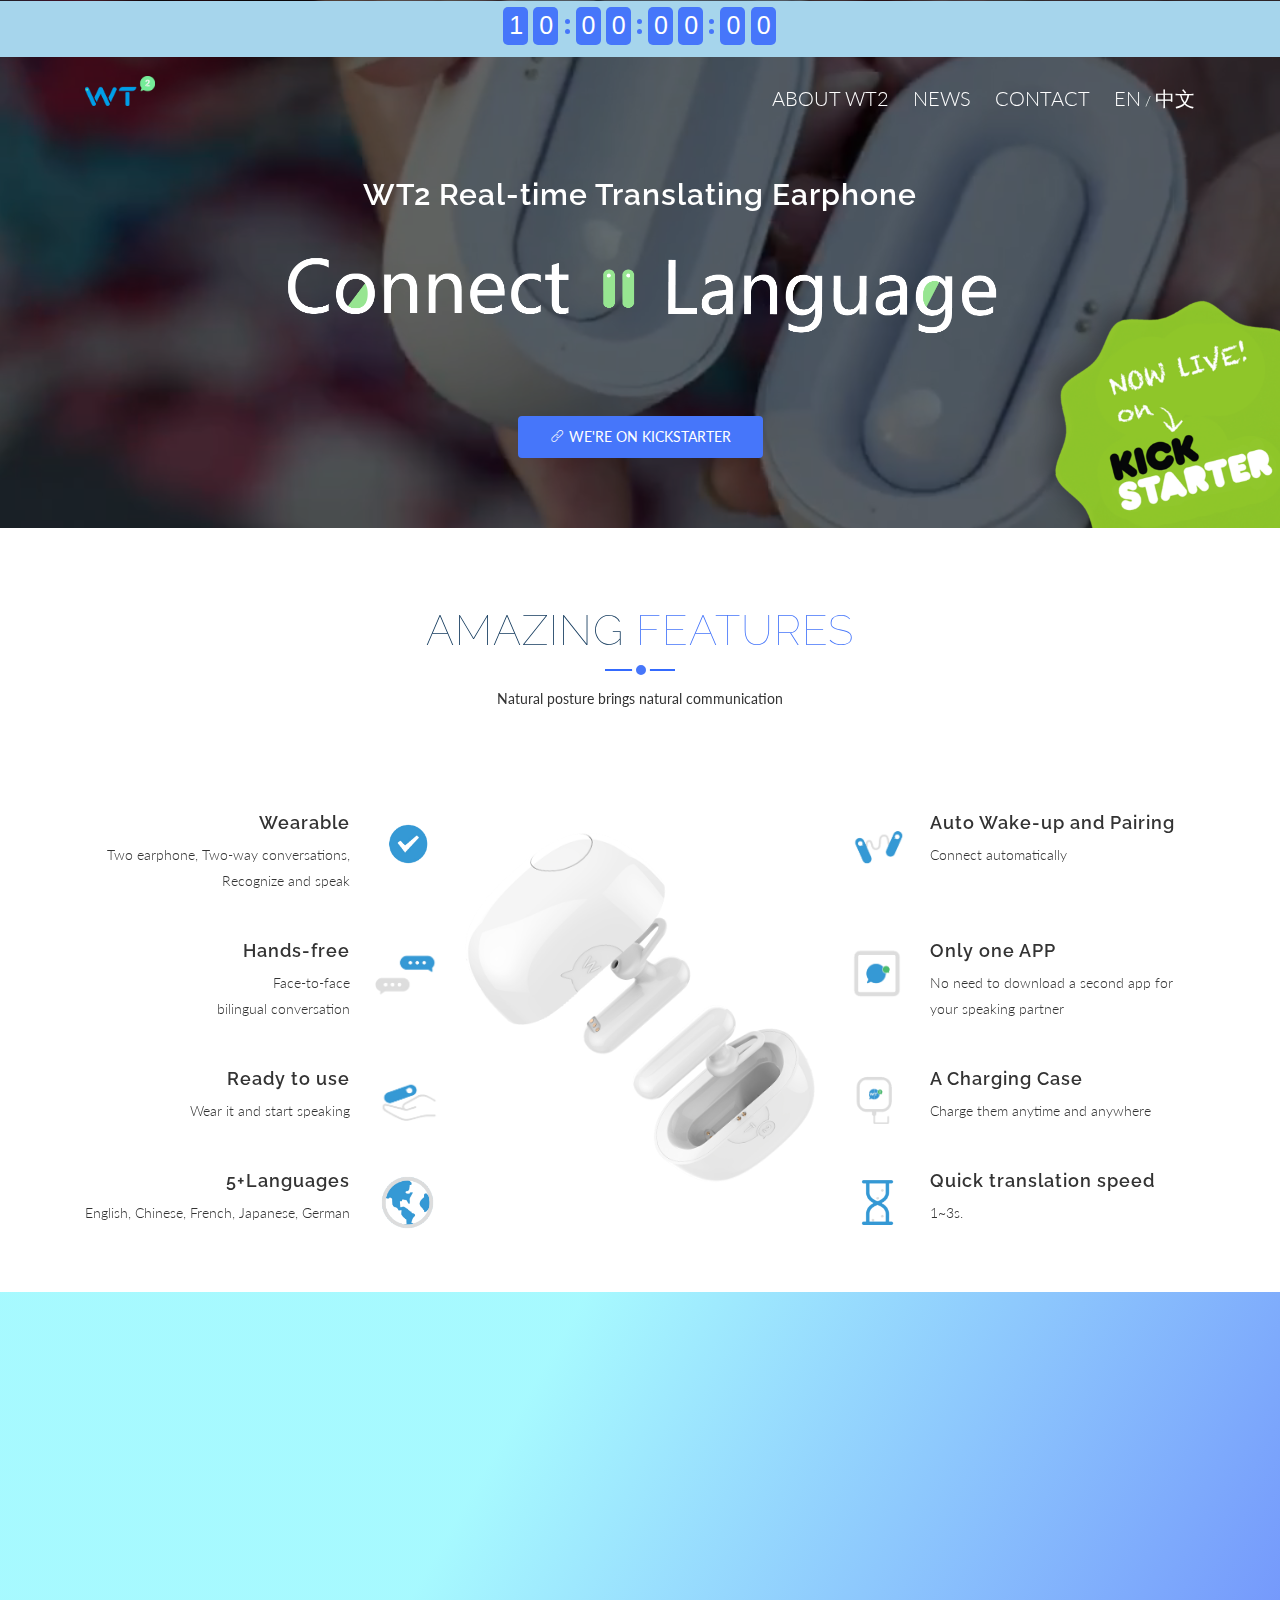
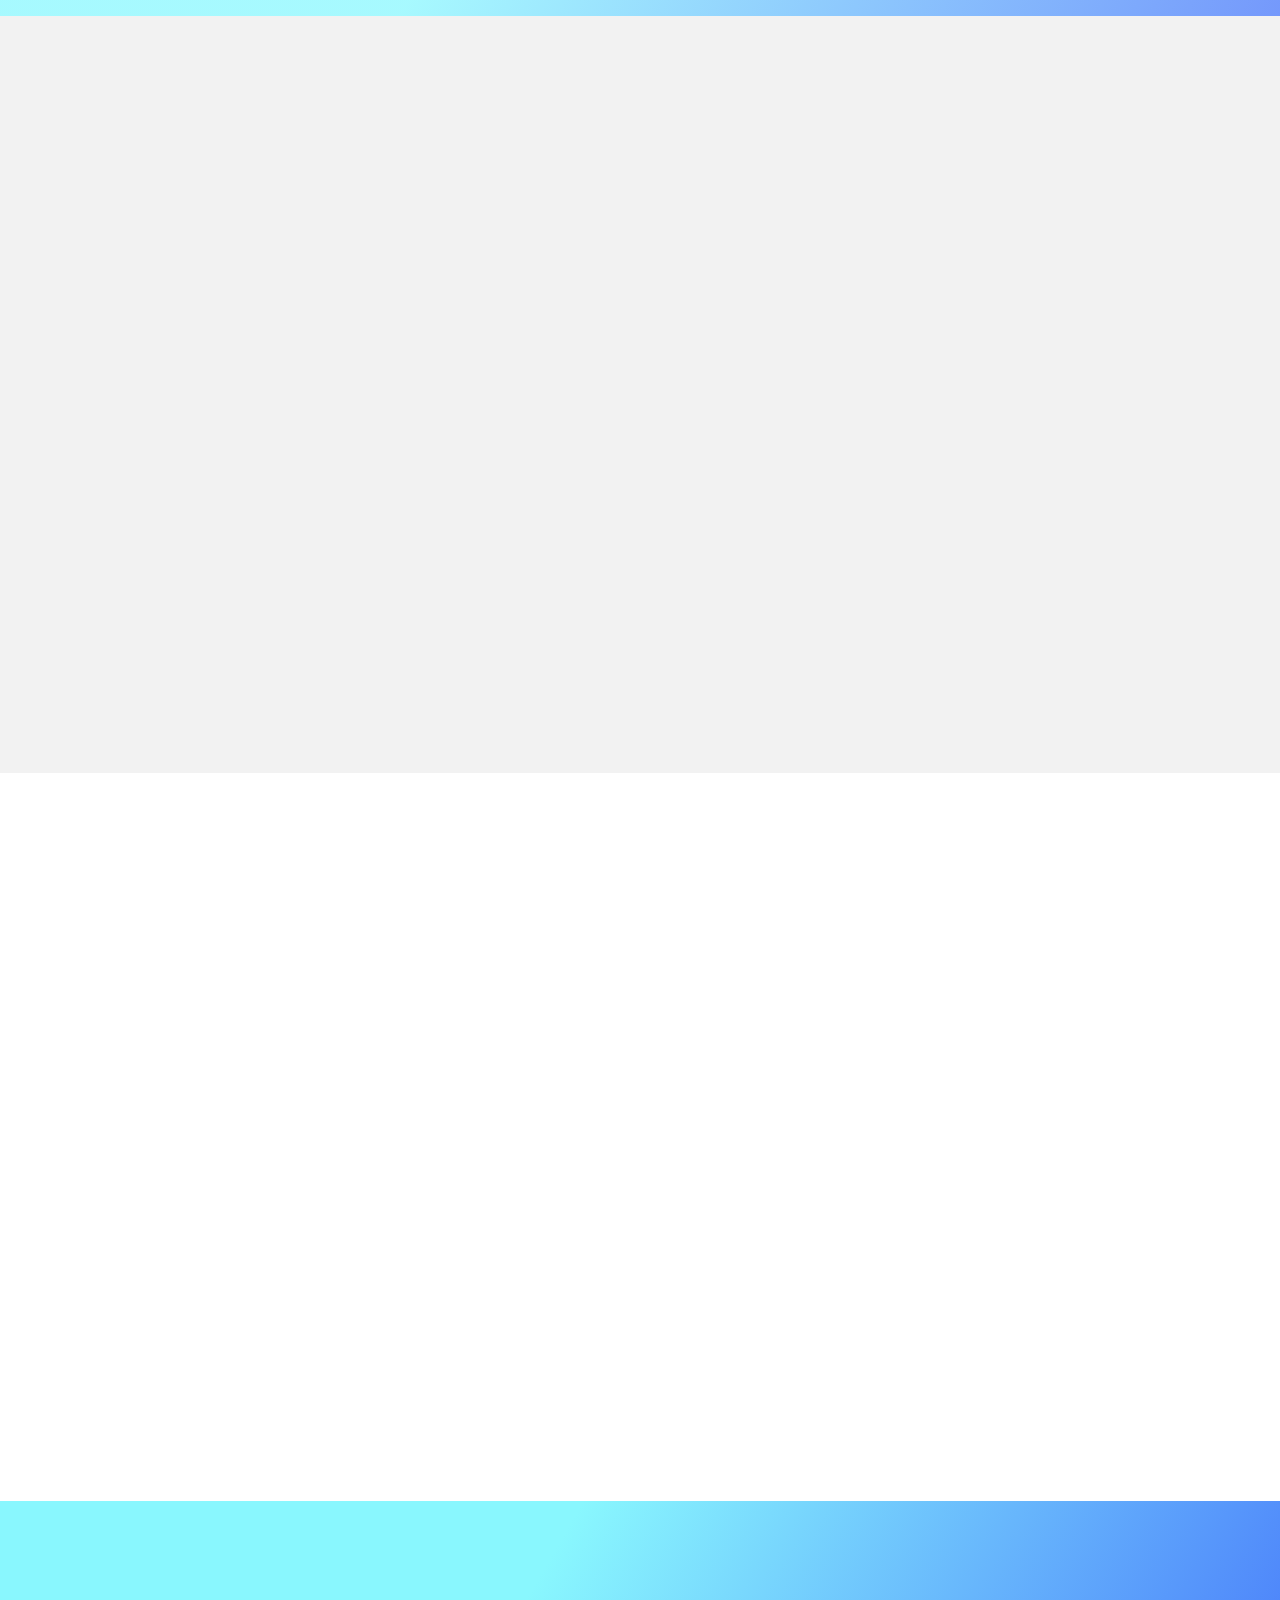
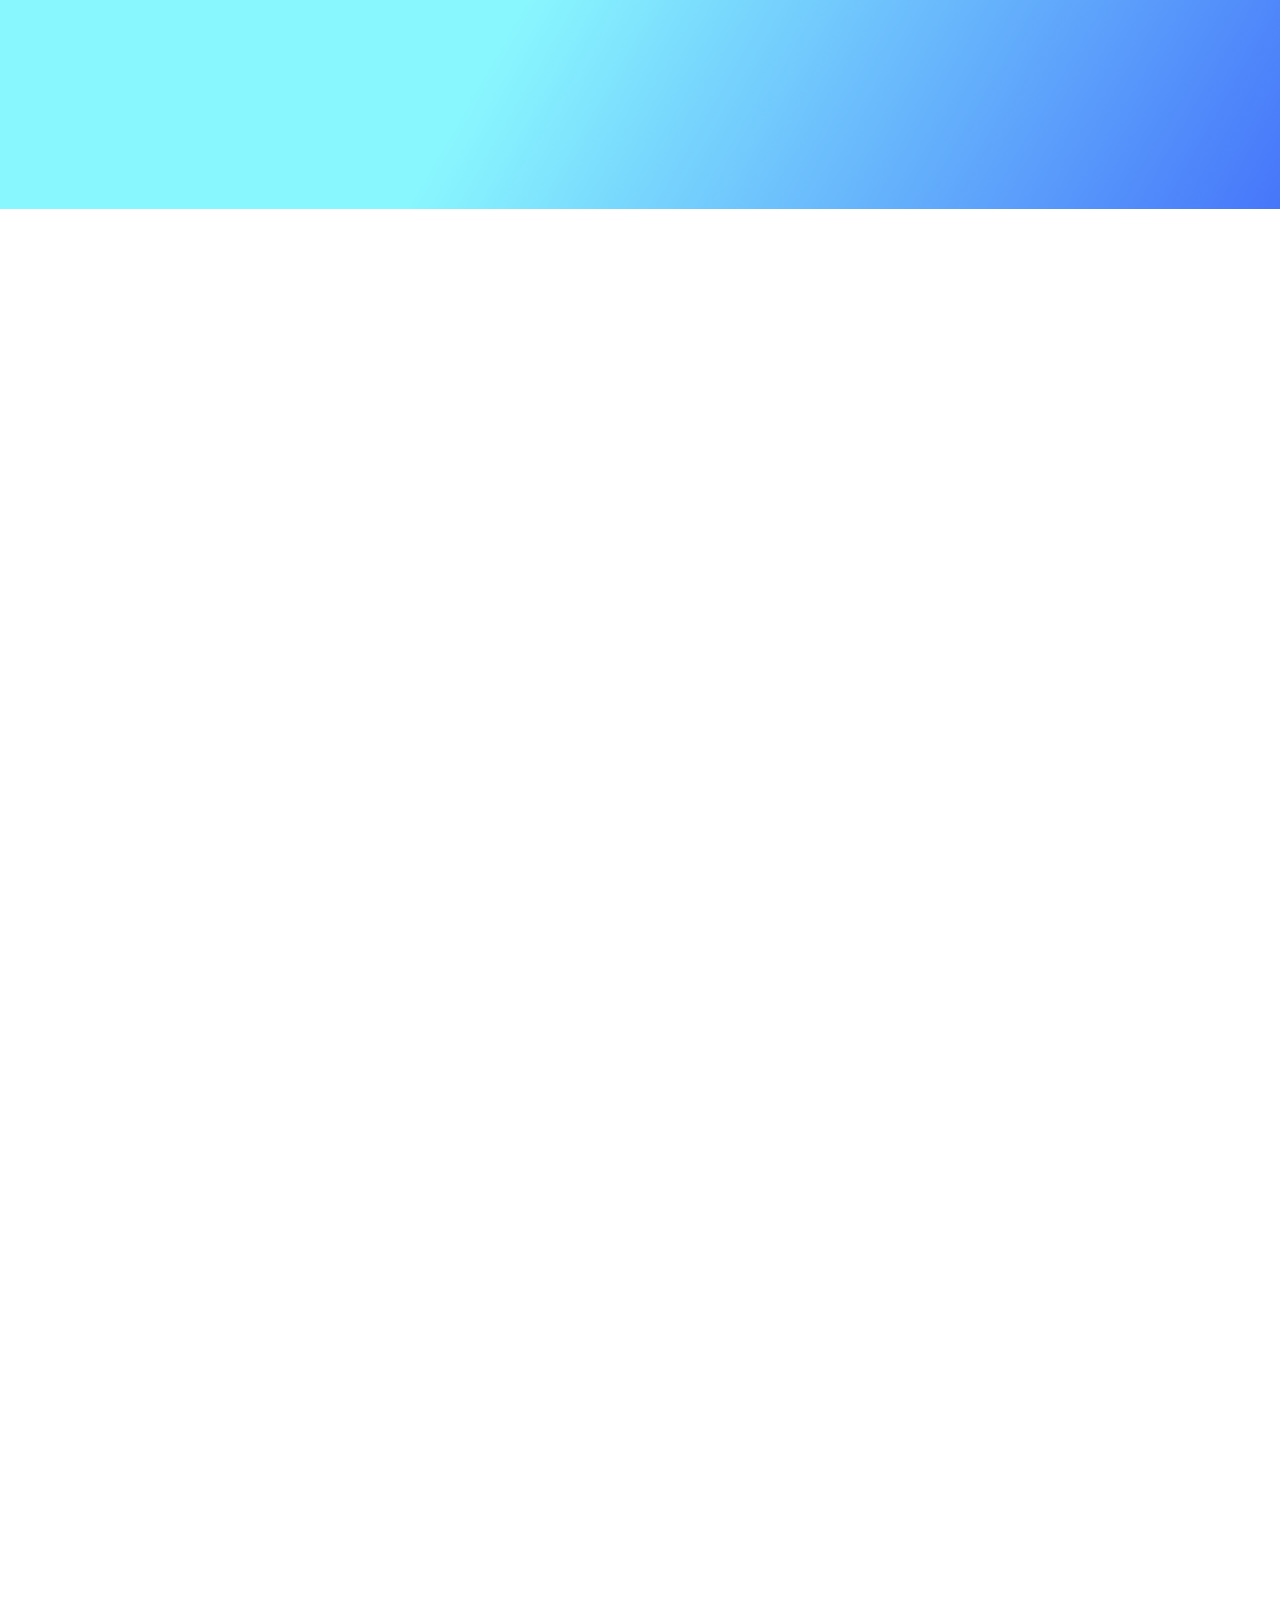
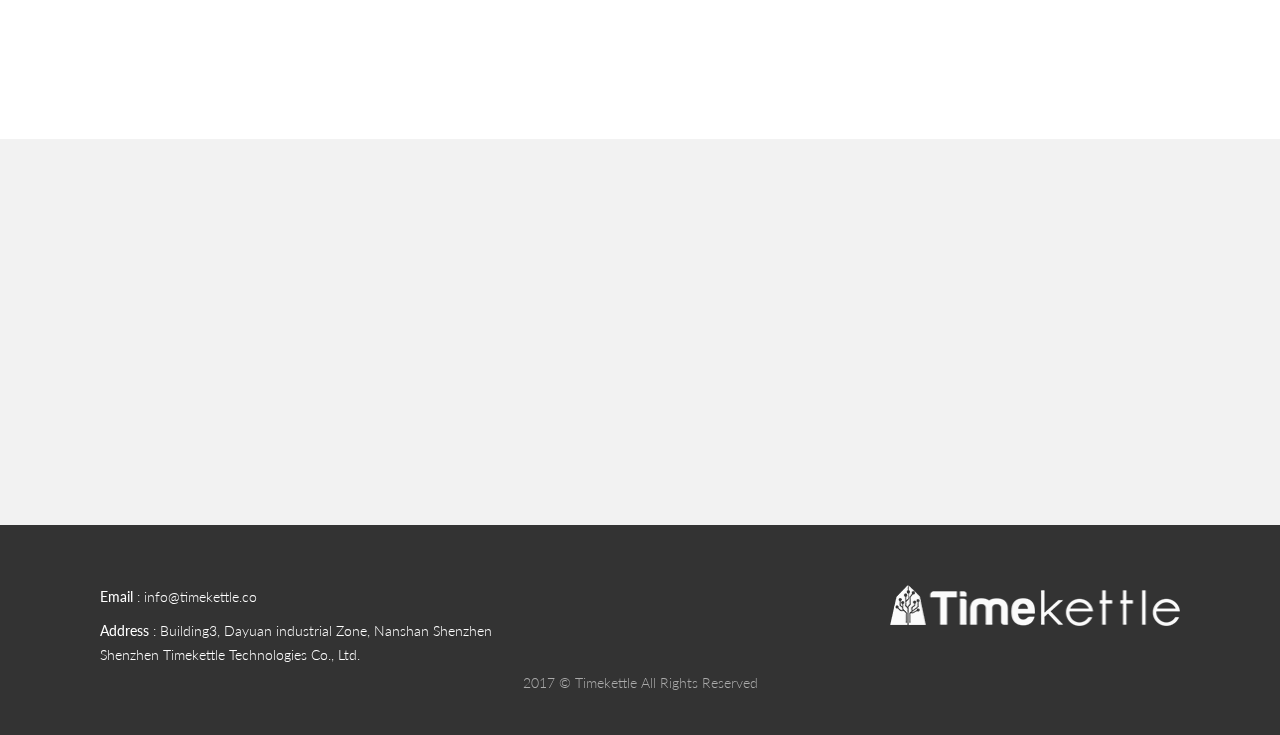
==== index.html @ a1150554 "Initial commit" ====
<!DOCTYPE html>
<html lang="en">

<head>
  <!-- Required meta tags -->
  <meta charset="utf-8">
  <meta name="viewport" content="width=device-width, initial-scale=1, shrink-to-fit=no">
  <meta name="keywords" content="timekettle WT2 headset earphone tranlator English Chinese">
  <meta name="viewport" content="width=device-width, initial-scale=1, maximum-scale=1">
  <meta name="author" content="wt2">
  <link rel="icon" type="image/png" href="favicon-32x32.png" sizes="32x32">

  <title>WT2 Real-time Translating Earphone - Connect·Language</title>

  <!-- Bootstrap CSS -->
  <link rel="stylesheet" href="css/bootstrap.min.css">
  <link rel="stylesheet" href="css/font-awesome.min.css">
  <link rel="stylesheet" href="css/line-icons.css">
  <link rel="stylesheet" href="css/owl.carousel.css">
  <link rel="stylesheet" href="css/owl.theme.css">
  <link rel="stylesheet" href="css/nivo-lightbox.css">
  <link rel="stylesheet" href="css/magnific-popup.css">
  <link rel="stylesheet" href="css/animate.css">
  <link rel="stylesheet" href="css/menu_sideslide.css">
  <link rel="stylesheet" href="css/main.css">
  <link rel="stylesheet" href="css/responsive.css">

  <!-- Google Analytics -->
  <script>
    window.ga = window.ga || function () { (ga.q = ga.q || []).push(arguments) }; ga.l = +new Date;
    ga('create', 'UA-100353140-1', 'auto');
    ga('send', 'pageview');
  </script>
  <script async src='https://www.google-analytics.com/analytics.js'></script>

    <!-- Facebook Pixel Code -->

<script>
    !function (f, b, e, v, n, t, s) {
        if (f.fbq) return; n = f.fbq = function () {
            n.callMethod ?
            n.callMethod.apply(n, arguments) : n.queue.push(arguments)
        };
        if (!f._fbq) f._fbq = n; n.push = n; n.loaded = !0; n.version = '2.0';
        n.queue = []; t = b.createElement(e); t.async = !0;
        t.src = v; s = b.getElementsByTagName(e)[0];
        s.parentNode.insertBefore(t, s)
    }
    (window, document, 'script','https://connect.facebook.net/en_US/fbevents.js');
    fbq('init', '107641059964207');
    fbq('track', 'PageView');
</script>

<noscript>
    <img height="1" width="1" src="https://www.facebook.com/tr?id=107641059964207&ev=PageView&noscript=1" />
</noscript>
</head>

<body>
  <div class="menu-wrap">
    <nav class="menu navbar">
      <div class="icon-list navbar-collapse">
        <ul class="navbar-nav">
          <li class="nav-item">
            <a class="nav-link" href="#video-area">ABOUT WT2</a>
          </li>
          <li class="nav-item">
            <a class="nav-link" href="#blog">NEWS</a>
          </li>
          <li class="nav-item">
            <a class="nav-link" href="#contact">CONTACT</a>
          </li>
          <li><a href="index.html">EN </a><a href="index-hans.html"> 中文</a><li>
        </ul>
      </div>
    </nav>
    <button class="close-button" id="close-button"><i class="lnr lnr-cross"></i></button>
  </div>

  <!-- Header Section Start -->

  <header id="video-area" data-stellar-background-ratio="0.5">
    <div id="block" data-vide-bg="video/video"></div>
    <div class="fixed-top">
        <div id="countdown" class="countdownHolder" role="alert"></div>
      <div class="container">
        <div class="logo-menu">
          <a href="index.html" class="logo"><img src="img/logo.png" width="70" height="30" alt="WT2 Logo" /></a>

          <div class="navbar__menu u-link-animation">
            <ul>
              <li><a href="#video-area">ABOUT WT2</a></li>
              <li><a href="#blog">NEWS</a></li>
              <li><a href="#contact">CONTACT</a></li>
              <li><a href="index.html">EN</a><span> / </span> <a href="index-hans.html"> 中文</a></li>
            </ul>
          </div>

          <button class="menu-button" id="open-button"><i class="lnr lnr-menu"></i></button>
        </div>
      </div>
    </div>

    <div class="overlay overlay-2"></div>
    <div class="ks-coming-soon">
      <a href="https://www.kickstarter.com/projects/175841644/1980077146?ref=328091&token=89397eb2" target=_blank><img style="position: absolute; bottom: 0; right: 0; border: 0;" src="img/ks3.png" width="640" height="426" alt="Kickstarter is live"></a>
    </div>

    <div class="container">
      <div class="row justify-content-md-center">
        <div class="col-md-10">
          <div class="contents text-center">
            <h1 class="wow fadeInDown" data-wow-duration="1000ms" data-wow-delay="0.3s">WT2 Real-time Translating Earphone</h1>
            <div class="slogan">
              <img src="img/sloganX3.png" alt="slogan" />
            </div>
            <!-- Subcribe Section Start -->
            <div id="subscribe" class="section-subscribe subscribe-1 ">
              <div class="row justify-content-md-center">
                <div class="col-md-8">
                  <form action="https://wt2.us16.list-manage.com/subscribe/post?u=2d640ee059275dc34e5aa3186&amp;id=5fe3a9924b" method="post"
                    id="mc-embedded-subscribe-form" name="mc-embedded-subscribe-form" class="validate text-center form-inline wow fadeInUp"
                    target="_blank" novalidate="novalidate" data-wow-delay="0.3s">
                    <input class="mb-20 form-control email" type="email" value="" name="EMAIL" placeholder="Your Email Address" required="" aria-required="true">
                    <div id="mce-responses">
                      <div class="response" id="mce-error-response" style="display:none"></div>
                      <div class="response" id="mce-success-response" style="display:none"></div>
                    </div>

                    <!-- real people should not fill this in and expect good things - do not remove this or risk form bot signups-->
                    <div style="position: absolute; left: -5000px;" aria-hidden="true"><input type="text" name="b_64d346b0cfa43fc7c88ae15ac_a244e314dc" tabindex="-1" value=""></div>
                    <div class="clear">
                      <button type="submit" value="Subscribe" name="subscribe" id="mc-embedded-subscribe" class="sub_btn">subscribe</button>
                    </div>
                  </form>
                </div>
                <script type="text/javascript" src="https://s3.amazonaws.com/downloads.mailchimp.com/js/mc-validate.js"></script>
                <script type="text/javascript">
                  (function ($) { window.fnames = new Array(); window.ftypes = new Array(); fnames[0] = 'EMAIL'; ftypes[0] = 'email'; fnames[1] = 'FNAME'; ftypes[1] = 'text'; fnames[2] = 'LNAME'; ftypes[2] = 'text'; }(jQuery)); var $mcj = jQuery.noConflict(true);
                </script>
              </div>
            </div>
            <!-- Subcribe Section End -->
            <a href="https://www.kickstarter.com/projects/175841644/1980077146?ref=328091&token=89397eb2" target="_blank" class="ks-link btn btn-common wow fadeInUp" data-wow-duration="1000ms"
              data-wow-delay="400ms"><i class="lnr lnr-link"></i>We're on Kickstarter</a>
          </div>
        </div>
      </div>
    </div>
  </header>
  <!-- Header Section End -->

  <!-- Features Section Start -->
  <section id="features" class="section" data-stellar-background-ratio="0.2">
    <div class="container">
      <div class="section-header">
        <h2 class="section-title wow fadeIn" data-wow-duration="1000ms" data-wow-delay="0.3s">Amazing <span>Features</span></h2>
        <hr class="lines wow zoomIn" data-wow-delay="0.3s">
        <p class="section-subtitle wow fadeIn" data-wow-duration="1000ms" data-wow-delay="0.3s">Natural posture brings natural communication</p>
      </div>
      <div class="row">
        <div class="col-lg-4 col-md-4 col-sm-4 col-xs-12">
          <div class="content-left text-right wow fadeInLeft animated" data-wow-offset="10">
            <div class="box-item left">
              <span class="icon">
                <img calss=lnr src="img/features/3.png" width="65" height="65" alt="Wearable"/>
                </span>
              <div class="text">
                <h4>Wearable</h4>
                <p>Two earphone, Two-way conversations, Recognize and speak</p>
              </div>
            </div>
            <div class="box-item left">
              <span class="icon">
               <img calss=lnr src="img/features/5.png" width="65" height="65" alt="Wearable"/>
              </span>
              <div class="text">
                <h4>Hands-free</h4>
                <p>Face-to-face<br>bilingual conversation</p>
              </div>
            </div>
            <div class="box-item left">
              <span class="icon">
               <img calss=lnr src="img/features/6.png" width="65" height="65" alt="Wearable"/>
                </span>
              <div class="text">
                <h4>Ready to use</h4>
                <p>Wear it and start speaking</p>
              </div>
            </div>
            <div class="box-item left">
              <span class="icon">
               <img calss=lnr src="img/features/4.png" width="65" height="65" alt="Wearable"/>
                </span>
              <div class="text">
                <h4>5+Languages</h4>
                <p>English, Chinese, French, Japanese, German</p>
              </div>
            </div>
          </div>
        </div>
        <div class="col-lg-4 col-md-4 col-sm-4 col-xs-12">
          <div class="show-box wow fadeInDown animated" data-wow-offset="10">
            <img src="img/features/feature.png" alt="">
          </div>
        </div>
        <div class="col-lg-4 col-md-4 col-sm-4 col-xs-12">
          <div class="content-right text-left wow fadeInRight animated" data-wow-offset="10">
            <div class="box-item right">
              <span class="icon">
               <img calss=lnr src="img/features/7.png" width="65" height="65" alt="Wearable"/>
                </span>
              <div class="text">
                <h4>Auto Wake-up and Pairing</h4>
                <p>Connect automatically <br> &nbsp;</p>
              </div>
            </div>
            <div class="box-item right">
              <span class="icon">
               <img calss=lnr src="img/features/1.png" width="65" height="65" alt="Wearable"/>
                </span>
              <div class="text">
                <h4>Only one APP</h4>
                <p>No need to download a second app for your speaking partner</p>
              </div>
            </div>
            <div class="box-item right">
              <span class="icon">
               <img calss=lnr src="img/features/8.png" width="65" height="65" alt="Wearable"/>
                </span>
              <div class="text">
                <h4>A Charging Case</h4>
                <p>Charge them anytime and anywhere</p>
              </div>
            </div>
            <div class="box-item right">
              <span class="icon">
               <img calss=lnr src="img/features/2.png" width="65" height="65" alt="Wearable"/>
                </span>
              <div class="text">
                <h4>Quick translation speed</h4>
                <p>1~3s.</p>
              </div>
            </div>
          </div>
        </div>
      </div>
    </div>
  </section>
  <!-- Features Section End -->

  <!-- Start Video promo Section -->
  <section class="video-promo section" data-stellar-background-ratio="0.5">
    <div class="overlay"></div>
    <div class="container">
      <div class="row">
        <div class="col-md-12 col-sm-12">
          <div class="video-promo-content text-center">
            <h2 class="wow zoomIn" data-wow-duration="1000ms" data-wow-delay="100ms">WT2 Translating Video Demo</h2>
            <p class="wow zoomIn" data-wow-duration="1000ms" data-wow-delay="100ms"></p>
            <a href="https://www.youtube.com/channel/UCem7o4CUqOnV2myoSVNUhPw" target="_blank" class="jumpto-video wow fadeInUp" data-wow-duration="1000ms"
              data-wow-delay="0.3s"><i class="lnr lnr-film-play"></i></a>
          </div>
        </div>
      </div>
    </div>
  </section>
  <!-- End Video Promo Section -->

  <!-- How-to use Section Start -->
  <section id="portfolios" class="section">
    <!-- Container Starts -->
    <div class="container">
      <div class="section-header">
        <h2 class="section-title wow fadeIn" data-wow-duration="1000ms" data-wow-delay="0.3s">AUTO WAKE UP, <span>EASY-TO-START SPEAKING</span></h2>
        <hr class="lines wow zoomIn" data-wow-delay="0.3s">
        <p class="section-subtitle wow fadeInDown" data-wow-duration="1000ms" data-wow-delay="0.3s">"Peel" the Charging Box, "Share" one to someone, the two translating earphones are automatically wake up <br> and
          connected instantly with each other and the APP. Then, start talking. <br> I speak in Chinese, then you hear in English. You speak in English, I hear you in Chinese.
        </p>
      </div>
      <div class="row">
        <div class="col-md-12">

          <!-- Portfolio Recent Projects -->
          <div id="portfolio" class="row wow fadeInUp" data-wow-delay="0.8s">
            <div class="col-sm-6 col-md-4 col-lg-4 col-xl-4">
              <div class="portfolio-item">
                <div class="shot-item">
                  <img src="img/howto/howto1.jpg" alt="how to use step 1" />
                </div>
                <h4>“Peel” the charging case</h4>
                <p>
                  <svg xmlns:dc="http://purl.org/dc/elements/1.1/" xmlns:cc="http://creativecommons.org/ns#" xmlns:rdf="http://www.w3.org/1999/02/22-rdf-syntax-ns#"
                    xmlns:svg="http://www.w3.org/2000/svg" xmlns="http://www.w3.org/2000/svg" xmlns:sodipodi="http://sodipodi.sourceforge.net/DTD/sodipodi-0.dtd"
                    xmlns:inkscape="http://www.inkscape.org/namespaces/inkscape" width="10.765083mm" height="10.765083mm" viewBox="0 0 254.28573 254.28573"
                    id="svg4686" version="1.1" inkscape:version="0.91 r13725" sodipodi:docname="howto1.svg">
                    <defs id="defs4688" />
                    <sodipodi:namedview id="base" pagecolor="#ffffff" bordercolor="#666666" borderopacity="1.0" inkscape:pageopacity="0.0" inkscape:pageshadow="2"
                      inkscape:zoom="0.35" inkscape:cx="130.7143" inkscape:cy="92.857133" inkscape:document-units="px" inkscape:current-layer="layer1"
                      showgrid="false" borderlayer="false" inkscape:showpageshadow="false" fit-margin-top="0" fit-margin-left="0"
                      fit-margin-right="0" fit-margin-bottom="0" inkscape:window-width="853" inkscape:window-height="742" inkscape:window-x="1420"
                      inkscape:window-y="374" inkscape:window-maximized="0" />
                    <metadata id="metadata4691">
                      <rdf:RDF>
                        <cc:Work rdf:about="">
                          <dc:format>image/svg+xml</dc:format>
                          <dc:type rdf:resource="http://purl.org/dc/dcmitype/StillImage" />
                          <dc:title></dc:title>
                        </cc:Work>
                      </rdf:RDF>
                    </metadata>
                    <g inkscape:label="Layer 1" inkscape:groupmode="layer" id="layer1" transform="translate(-244.2857,-370.93362)">
                      <circle style="fill:#599bfb;fill-opacity:1;stroke:none;stroke-opacity:0.71447269" id="path4512" cx="371.42856" cy="498.07648"
                        r="127.14286" />
                      <text xml:space="preserve" style="font-style:normal;font-weight:normal;font-size:40px;line-height:125%;font-family:sans-serif;letter-spacing:0px;word-spacing:0px;fill:#000000;fill-opacity:1;stroke:none;stroke-width:1px;stroke-linecap:butt;stroke-linejoin:miter;stroke-opacity:1"
                        x="320.8895" y="562.76398" id="text3401-4" sodipodi:linespacing="125%">
                        <tspan sodipodi:role="line" id="tspan3403-1" x="320.8895" y="562.76398" style="font-style:normal;font-variant:normal;font-weight:bold;font-stretch:normal;font-size:180px;font-family:Arial;-inkscape-font-specification:'Arial Bold';fill:#ffffff">1</tspan>
                      </text>
                    </g>
                  </svg>
                </p>
              </div>
            </div>
            <div class="col-sm-6 col-md-4 col-lg-4 col-xl-4">
              <div class="portfolio-item">
                <div class="shot-item">
                  <img src="img/howto/howto2.jpg" alt="how to use step 2" />
                </div>
                <h4>“Share” the other half</h4>
                <p>
                  <svg xmlns:dc="http://purl.org/dc/elements/1.1/" xmlns:cc="http://creativecommons.org/ns#" xmlns:rdf="http://www.w3.org/1999/02/22-rdf-syntax-ns#"
                    xmlns:svg="http://www.w3.org/2000/svg" xmlns="http://www.w3.org/2000/svg" xmlns:sodipodi="http://sodipodi.sourceforge.net/DTD/sodipodi-0.dtd"
                    xmlns:inkscape="http://www.inkscape.org/namespaces/inkscape" width="10.765083mm" height="10.765083mm" viewBox="0 0 254.28573 254.28573"
                    id="svg4727" version="1.1" inkscape:version="0.91 r13725" sodipodi:docname="howto2.svg">
                    <defs id="defs4729" />
                    <sodipodi:namedview id="base" pagecolor="#ffffff" bordercolor="#666666" borderopacity="1.0" inkscape:pageopacity="0.0" inkscape:pageshadow="2"
                      inkscape:zoom="0.35" inkscape:cx="299.28571" inkscape:cy="192.85713" inkscape:document-units="px" inkscape:current-layer="layer1"
                      showgrid="false" fit-margin-top="0" fit-margin-left="0" fit-margin-right="0" fit-margin-bottom="0" borderlayer="false"
                      inkscape:showpageshadow="false" inkscape:window-width="527" inkscape:window-height="417" inkscape:window-x="1528"
                      inkscape:window-y="327" inkscape:window-maximized="0" />
                    <metadata id="metadata4732">
                      <rdf:RDF>
                        <cc:Work rdf:about="">
                          <dc:format>image/svg+xml</dc:format>
                          <dc:type rdf:resource="http://purl.org/dc/dcmitype/StillImage" />
                          <dc:title></dc:title>
                        </cc:Work>
                      </rdf:RDF>
                    </metadata>
                    <g inkscape:label="Layer 1" inkscape:groupmode="layer" id="layer1" transform="translate(-75.714287,-470.93362)">
                      <circle style="fill:#599bfb;fill-opacity:1;stroke:none;stroke-opacity:0.71447269" id="path4512-7" cx="202.85715" cy="598.07648"
                        r="127.14286" />
                      <text xml:space="preserve" style="font-style:normal;font-weight:normal;font-size:40px;line-height:125%;font-family:sans-serif;letter-spacing:0px;word-spacing:0px;fill:#000000;fill-opacity:1;stroke:none;stroke-width:1px;stroke-linecap:butt;stroke-linejoin:miter;stroke-opacity:1"
                        x="152.31808" y="662.76398" id="text3401-4-9" sodipodi:linespacing="125%">
                        <tspan sodipodi:role="line" id="tspan3403-1-2" x="152.31808" y="662.76398" style="font-style:normal;font-variant:normal;font-weight:bold;font-stretch:normal;font-size:180px;font-family:Arial;-inkscape-font-specification:'Arial Bold';fill:#ffffff">2</tspan>
                      </text>
                    </g>
                  </svg>
                </p>
              </div>
            </div>
            <div class="col-sm-6 col-md-4 col-lg-4 col-xl-4">
              <div class="portfolio-item">
                <div class="shot-item">
                  <img src="img/howto/howto3.jpg" alt="how to use step 3" />
                </div>
                <h4>Start using</h4>
                <p>
                  <svg xmlns:dc="http://purl.org/dc/elements/1.1/" xmlns:cc="http://creativecommons.org/ns#" xmlns:rdf="http://www.w3.org/1999/02/22-rdf-syntax-ns#"
                    xmlns:svg="http://www.w3.org/2000/svg" xmlns="http://www.w3.org/2000/svg" xmlns:sodipodi="http://sodipodi.sourceforge.net/DTD/sodipodi-0.dtd"
                    xmlns:inkscape="http://www.inkscape.org/namespaces/inkscape" width="10.765083mm" height="10.765083mm" viewBox="0 0 254.28573 254.28573"
                    id="svg2" version="1.1" inkscape:version="0.91 r13725" sodipodi:docname="howto3.svg">
                    <defs id="defs4" />
                    <sodipodi:namedview id="base" pagecolor="#ffffff" bordercolor="#666666" borderopacity="1.0" inkscape:pageopacity="0.0" inkscape:pageshadow="2"
                      inkscape:zoom="0.35" inkscape:cx="-214.28579" inkscape:cy="158.57143" inkscape:document-units="px" inkscape:current-layer="layer1"
                      showgrid="false" fit-margin-top="0" fit-margin-left="0" fit-margin-right="0" fit-margin-bottom="0" inkscape:showpageshadow="false"
                      inkscape:window-width="1655" inkscape:window-height="1007" inkscape:window-x="756" inkscape:window-y="169"
                      inkscape:window-maximized="0" />
                    <metadata id="metadata7">
                      <rdf:RDF>
                        <cc:Work rdf:about="">
                          <dc:format>image/svg+xml</dc:format>
                          <dc:type rdf:resource="http://purl.org/dc/dcmitype/StillImage" />
                          <dc:title></dc:title>
                        </cc:Work>
                      </rdf:RDF>
                    </metadata>
                    <g inkscape:label="Layer 1" inkscape:groupmode="layer" id="layer1" transform="translate(-350.00002,-436.64791)">
                      <circle style="fill:#599bfb;fill-opacity:1;stroke:none;stroke-opacity:0.71447269" id="path4512-1" cx="477.14288" cy="563.79077"
                        r="127.14286" />
                      <text xml:space="preserve" style="font-style:normal;font-weight:normal;font-size:40px;line-height:125%;font-family:sans-serif;letter-spacing:0px;word-spacing:0px;fill:#000000;fill-opacity:1;stroke:none;stroke-width:1px;stroke-linecap:butt;stroke-linejoin:miter;stroke-opacity:1"
                        x="426.60382" y="628.47827" id="text3401-4-8" sodipodi:linespacing="125%">
                        <tspan sodipodi:role="line" id="tspan3403-1-4" x="426.60382" y="628.47827" style="font-style:normal;font-variant:normal;font-weight:bold;font-stretch:normal;font-size:180px;font-family:Arial;-inkscape-font-specification:'Arial Bold';fill:#ffffff">3</tspan>
                      </text>
                    </g>
                  </svg>
                </p>
              </div>
            </div>
          </div>
        </div>
      </div>
    </div>
    <!-- Container Ends -->
  </section>
  <!-- How-to use Section End -->

  <!-- Communication mode Section -->
  <div id="modes" class="section mode-section">
    <div class="container">
      <div class="section-header">
        <h2 class="section-title wow fadeIn" data-wow-duration="1000ms" data-wow-delay="0.3s">Three <span>Communication Mode</span></h2>
        <hr class="lines wow zoomIn" data-wow-delay="0.3s">
        <p class="section-subtitle wow fadeIn" data-wow-duration="1000ms" data-wow-delay="0.3s">We created three communication modes to deal with different kinds of complex communication environments. <br> In
          other words, you can freely select the perfect mode for different communication environments. </p>
      </div>

      <div class="row">
        <div class="col-md-12">

          <!-- Portfolio Recent Projects -->
          <div id="mode" class="row wow fadeInUp" data-wow-delay="0.8s">
            <div class="col-sm-6 col-md-4 col-lg-4 col-xl-4">
              <div class="mode-item">
                <div class="shot-item">
                  <img src="img/mode/ask.jpg" alt="" />
                </div>
                <h4>ASK MODE</h4>
                <p>Requires only one earphone and <br> useful for simple conversations.</p>
              </div>
            </div>
            <div class="col-sm-6 col-md-4 col-lg-4 col-xl-4">
              <div class="mode-item">
                <div class="shot-item">
                  <img src="img/mode/auto.jpg" alt="" />
                </div>
                <h4>AUTO MODE</h4>
                <p>Face to face communication <br> absolutely hands-free.</p>
              </div>
            </div>
            <div class="col-sm-6 col-md-4 col-lg-4 col-xl-4">
              <div class="mode-item">
                <div class="shot-item">
                  <img src="img/mode/manual.jpg" alt="" />
                </div>
                <h4>MANUAL MODE</h4>
                <p>Make communication possible <br> even in complex environments.</p>
              </div>
            </div>
          </div>
        </div>
      </div>
    </div>
  </div>
  <!-- End Communication mode Section -->

  <!-- Kickstarter Section Start -->
  <section id="kickstarter" class="section">
    <div class="container">
      <div class="section-header">
        <h2 class="section-title wow fadeInDown" data-wow-duration="1000ms" data-wow-delay="0.3s">We're on Kickstarter!</h2>
        <p class="wow zoomIn" data-wow-duration="1000ms" data-wow-delay="100ms"></p>
      </div>
      <div class="row">
        <div class="col-md-12">
          <div class="kickstarter-area text-center wow fadeInUp" data-wow-delay="0.3s">
             <a href="https://www.kickstarter.com/projects/175841644/1980077146?ref=328091&token=89397eb2" target="_blank" class="btn btn-border"><i class="lnr lnr-link"></i>Super early bird price $99</a>
          </div>
        </div>
      </div>
    </div>
  </section>
  <!-- Kickstarter Section End -->

  <!-- Blog Section -->
  <section id="blog" class="section">
    <!-- Container Starts -->
    <div class="container">
      <div class="section-header">
        <h2 class="section-title wow fadeIn" data-wow-duration="1000ms" data-wow-delay="0.3s">Latest <span>News</span></h2>
        <hr class="lines wow zoomIn" data-wow-delay="0.3s">
      </div>
      <div class="row">
        <div class="col-lg-4 col-md-4 col-sm-6 col-xs-12 blog-item">
          <!-- Blog Item Starts -->
          <div class="blog-item-wrapper wow fadeInUp" data-wow-delay="0.3s">
            <div class="blog-item-img">
              <a href="https://techcrunch.com/2017/07/27/timekettles-wt2-real-time-translation-earpieces-enable-ordinary-conversation-across-language-barriers"
                target="_blank">
                  <img src="img/blog/img1.png" alt="">
                </a>
            </div>
            <div class="blog-item-text">
              <h3>
                <a href="https://techcrunch.com/2017/07/27/timekettles-wt2-real-time-translation-earpieces-enable-ordinary-conversation-across-language-barriers"
                  target="_blank">Timekettle’s WT2 real-time translation earpieces enable ordinary conversation across language barriers</a>
              </h3>
              <div class="meta-tags">
                <span class="date"><i class="lnr lnr-calendar-full"></i>Posted Jul 27, 2017 by Devin Coldewey</span>
              </div>
              <p>
                At TechCrunch’s event in Shenzhen last month, we had a chance to test out the WT2, a clever and ambitious device from startup
                TimeKettle. It’s a pair of wireless earpieces; each person in a multilingual conversation wears one, and
                they translate what’s said into the language spoken by each participant. Essentially it’s a Babel fish, though
                admittedly a rough draft of one...
              </p>
              <a href="https://techcrunch.com/2017/07/27/timekettles-wt2-real-time-translation-earpieces-enable-ordinary-conversation-across-language-barriers"
                target="_blank" class="btn btn-common btn-rm">Read More</a>
            </div>
          </div>
          <!-- Blog Item Wrapper Ends-->
        </div>

        <div class="col-lg-4 col-md-4 col-sm-6 col-xs-12 blog-item">
          <!-- Blog Item Starts -->
          <div class="blog-item-wrapper wow fadeInUp" data-wow-delay="0.6s">
            <div class="blog-item-img">
              <a href="http://www.dailymail.co.uk/sciencetech/article-4739124/Bluetooth-headset-translates-conversations-real-time.html"
                target="_blank">
                  <img src="img/blog/img2.png" alt="">
                </a>
            </div>
            <div class="blog-item-text">
              <h3>
                <a href="http://www.dailymail.co.uk/sciencetech/article-4739124/Bluetooth-headset-translates-conversations-real-time.html"
                  target="_blank">The ultimate holiday gadget: WT2 Bluetooth headset translates foreign languages in real-time</a>
              </h3>
              <div class="meta-tags">
                <span class="date"><i class="lnr lnr-calendar-full"></i>Posted 28 July 2017 by Tim Collins</span>
              </div>
              <p>
                The WT2 comprises a pair of headsets which connect to an iOS app Speech is sent through the headset to the smartphone which
                translates it After a short delay it is then spoken into an earpiece worn by a second person The firm hopes
                to reduce this from three seconds currently to as little as one ...
              </p>
              <a href="http://www.dailymail.co.uk/sciencetech/article-4739124/Bluetooth-headset-translates-conversations-real-time.html"
                target="_blank" class="btn btn-common btn-rm">Read More</a>
            </div>
          </div>
          <!-- Blog Item Wrapper Ends-->
        </div>

        <div class="col-lg-4 col-md-4 col-sm-6 col-xs-12 blog-item">
          <!-- Blog Item Starts -->
          <div class="blog-item-wrapper wow fadeInUp" data-wow-delay="0.9s">
            <div class="blog-item-img">
              <a href="http://www.lieyunwang.com/archives/309521" target="_blank">
                  <img src="img/blog/img3.png" alt="">
                </a>
            </div>
            <div class="blog-item-text">
              <h3>
                <a href="http://www.lieyunwang.com/archives/309521" target="_blank">一款可穿戴翻译机，WT2即时翻译耳机欲打造语言交流无国界的“地球村”</a>
              </h3>
              <div class="meta-tags">
                <span class="date"><i class="lnr lnr-calendar-full"></i>Posted May 10, 2017 by Kelsen</span>
              </div>
              <p>
                随着计算机等信息技术的不断发展，机器翻译技术已有长足进步，从早期的词典匹配，到词典结合语言学专家知识的规则翻译，再到基于语料库的统计机器翻译，各种各样的翻译软件纷纷推出，为人们提供实时、便捷的翻译服务。在某些特殊用途上，机器翻译已经做得相当不错了...
              </p>
              <a href="http://www.lieyunwang.com/archives/309521" target="_blank" class="btn btn-common btn-rm">Read More</a>
            </div>
          </div>
          <!-- Blog Item Wrapper Ends-->
        </div>

        <div class="col-lg-4 col-md-4 col-sm-6 col-xs-12 blog-item">
          <!-- Blog Item Starts -->
          <div class="blog-item-wrapper wow fadeInUp" data-wow-delay="0.9s">
            <div class="blog-item-img">
              <a href="http://www.limitlessiq.com/news/post/view/id/1583/" target="_blank">
                  <img src="img/blog/img4.jpg" alt="">
                </a>
            </div>
            <div class="blog-item-text">
              <h3>
                <a href="http://www.limitlessiq.com/news/post/view/id/1583/" target="_blank">嫌 Google 翻譯太麻煩？戴上這款耳機　讓你遇到老外就能直接對話</a>
              </h3>
              <div class="meta-tags">
                <span class="date"><i class="lnr lnr-calendar-full"></i>Posted Aug 8, 2017 by 張岑宇</span>
              </div>
              <p>
                翻譯耳機 WT2 可與手機 App 搭配，連接後，老外說的話會先經由手機翻譯，再傳至耳機，由於翻譯速度相當快...
              </p>
              <a href="http://www.limitlessiq.com/news/post/view/id/1583/" target="_blank" class="btn btn-common btn-rm">Read More</a>
            </div>
          </div>
          <!-- Blog Item Wrapper Ends-->
        </div>
      </div>
    </div>
  </section>
  <!-- blog Section End -->

  <div id="contact" class="section">
    <div class="container">
      <div class="section-header">
        <h2 class="section-title wow fadeIn" data-wow-duration="1000ms" data-wow-delay="0.3s">KEEP IN TOUCH WITH US</h2>
      </div>
      <div id="subscribe" class="section-subscribe">
        <div class="row justify-content-md-center">
          <div class="col-md-8">
            <form action="https://wt2.us16.list-manage.com/subscribe/post?u=2d640ee059275dc34e5aa3186&amp;id=5fe3a9924b" method="post"
              id="mc-embedded-subscribe-form" name="mc-embedded-subscribe-form" class="validate text-center form-inline wow fadeInUp"
              target="_blank" novalidate="novalidate" data-wow-delay="0.3s">
              <input class="mb-20 form-control email" type="email" value="" name="EMAIL" placeholder="Your Email Address" required="" aria-required="true">
              <div id="mce-responses">
                <div class="response" id="mce-error-response" style="display:none"></div>
                <div class="response" id="mce-success-response" style="display:none"></div>
              </div>

              <!-- real people should not fill this in and expect good things - do not remove this or risk form bot signups-->
              <div style="position: absolute; left: -5000px;" aria-hidden="true"><input type="text" name="b_64d346b0cfa43fc7c88ae15ac_a244e314dc" tabindex="-1" value=""></div>
              <div class="clear">
                <button type="submit" value="Subscribe" name="subscribe" id="mc-embedded-subscribe" class="sub_btn">subscribe</button>
              </div>
            </form>
          </div>
          <!-- <script type="text/javascript" src="https://s3.amazonaws.com/downloads.mailchimp.com/js/mc-validate.js"></script> -->
          <script type="text/javascript">
                  (function ($) { window.fnames2 = new Array(); window.ftypes2 = new Array(); fnames2[0] = 'EMAIL'; ftypes2[0] = 'email'; fnames2[1] = 'FNAME'; ftypes2[1] = 'text'; fnames2[2] = 'LNAME'; ftypes2[2] = 'text'; }(jQuery)); var $mcj = jQuery.noConflict(true);
          </script>
        </div>
      </div>
      <div class="col-md-12">
        <div class="social-icons wow fadeInDown" data-wow-duration="1000ms" data-wow-delay="0.3s">
          <ul>
            <li class="facebook"><a href="https://www.facebook.com/WT2-Real-time-Translating-Earphones-1292712684115406/"><span class="social-media-name">Facebook </span><i class="fa fa-facebook-official"></i></a></li>
            <li class="twitter"><a href="https://twitter.com/WT2_Translator"><span class="social-media-name">Twitter </span><i class="fa fa-twitter-square"></i></a></li>
            <li class="youtube"><a href="https://www.youtube.com/channel/UCem7o4CUqOnV2myoSVNUhPw"><span class="social-media-name">Youtube </span><i class="fa fa-youtube-square"></i></a></li>
          </ul>
        </div>

      </div>
    </div>
  </div>

  <!-- Footer Section Start -->
  <footer>
    <div class="container">
      <div class="row">
        <div class="col-md-12">

          <div class="col-sm-6 col-md-4 col-lg-4 col-xl-4 logo pull-right">
            <img src="img/logo-company.png" alt="TimeKettle">
          </div>

          <div class="col-md-6 col-sm-6 col-md-4 contact-info">
            <p><b>Email</b> : info@timekettle.co</p>
            <p><b>Address</b> : Building3, Dayuan industrial Zone, Nanshan Shenzhen<br>Shenzhen Timekettle Technologies Co., Ltd.</p>
          </div>
        </div>

        <div class="col-md-12 col-sm-12 site-info">
          <p>2017 © Timekettle All Rights Reserved</p>
        </div>
      </div>
    </div>
  </footer>
  <!-- Footer Section End -->

  <!-- Go To Top Link -->
  <div class="side-action-bar">
    <ul>
      <li><a href="http://www.facebook.com/sharer.php?u=www.wt2.co&t=123213123" target="_blank"><i class="facebook-share fa fa-facebook-official"></i></a></li>
      <li><a href="http://twitter.com/share?via=WT2_Translator&url=http://www.wt2.co&text=WT2%20Real-time%20Translating%20Earphone,For%20Natural%20Bilingual%20Conversations&hashtags=" target="_blank"><i class="fa fa-twitter-square"></i></a></li>
      <li><a href="https://www.youtube.com/channel/UCem7o4CUqOnV2myoSVNUhPw" target="_blank"><i class="fa fa-youtube-square"></i></a></li>
      <li><a href="#"><i class="back-to-top lnr lnr-arrow-up"></i></a></li>
    </ul>
  </div>

  <div id="loader">
    <div class="spinner">
      <div class="double-bounce1"></div>
      <div class="double-bounce2"></div>
    </div>
  </div>

  <!-- jQuery first, then Tether, then Bootstrap JS. -->
  <script src="js/jquery-min.js"></script>
  <script src="js/tether.min.js"></script>
  <script src="js/bootstrap.min.js"></script>
  <script src="js/classie.js"></script>
  <script src="js/mixitup.min.js"></script>
  <script src="js/nivo-lightbox.js"></script>
  <script src="js/owl.carousel.min.js"></script>
  <script src="js/jquery.stellar.min.js"></script>
  <script src="js/jquery.nav.js"></script>
  <script src="js/smooth-scroll.js"></script>
  <script src="js/smooth-on-scroll.js"></script>
  <script src="js/wow.js"></script>
  <script src="js/menu.js"></script>
  <script src="js/jquery.vide.js"></script>
  <script src="js/jquery.counterup.min.js"></script>
  <script src="js/jquery.magnific-popup.min.js"></script>
  <script src="js/waypoints.min.js"></script>
  <script src="js/form-validator.min.js"></script>
  <script src="js/contact-form-script.js"></script>
  <script src="js/jquery.countdown.js"></script>
  <script src="js/main.js"></script>

</body>

</html>
---- css/line-icons.css ----
@font-face {
	font-family: 'Linearicons-Free';
	src:url('../fonts/Linearicons-Free.eot?w118d');
	src:url('../fonts/Linearicons-Free.eot?#iefixw118d') format('embedded-opentype'),
		url('../fonts/Linearicons-Free.woff2?w118d') format('woff2'),
		url('../fonts/Linearicons-Free.woff?w118d') format('woff'),
		url('../fonts/Linearicons-Free.ttf?w118d') format('truetype'),
		url('../fonts/Linearicons-Free.svg?w118d#Linearicons-Free') format('svg');
	font-weight: normal;
	font-style: normal;
}

.lnr {
	font-family: 'Linearicons-Free';
	speak: none;
	font-style: normal;
	font-weight: normal;
	font-variant: normal;
	text-transform: none;
	line-height: 1;

	/* Better Font Rendering =========== */
	-webkit-font-smoothing: antialiased;
	-moz-osx-font-smoothing: grayscale;
}

.lnr-home:before {
	content: "\e800";
}
.lnr-apartment:before {
	content: "\e801";
}
.lnr-pencil:before {
	content: "\e802";
}
.lnr-magic-wand:before {
	content: "\e803";
}
.lnr-drop:before {
	content: "\e804";
}
.lnr-lighter:before {
	content: "\e805";
}
.lnr-poop:before {
	content: "\e806";
}
.lnr-sun:before {
	content: "\e807";
}
.lnr-moon:before {
	content: "\e808";
}
.lnr-cloud:before {
	content: "\e809";
}
.lnr-cloud-upload:before {
	content: "\e80a";
}
.lnr-cloud-download:before {
	content: "\e80b";
}
.lnr-cloud-sync:before {
	content: "\e80c";
}
.lnr-cloud-check:before {
	content: "\e80d";
}
.lnr-database:before {
	content: "\e80e";
}
.lnr-lock:before {
	content: "\e80f";
}
.lnr-cog:before {
	content: "\e810";
}
.lnr-trash:before {
	content: "\e811";
}
.lnr-dice:before {
	content: "\e812";
}
.lnr-heart:before {
	content: "\e813";
}
.lnr-star:before {
	content: "\e814";
}
.lnr-star-half:before {
	content: "\e815";
}
.lnr-star-empty:before {
	content: "\e816";
}
.lnr-flag:before {
	content: "\e817";
}
.lnr-envelope:before {
	content: "\e818";
}
.lnr-paperclip:before {
	content: "\e819";
}
.lnr-inbox:before {
	content: "\e81a";
}
.lnr-eye:before {
	content: "\e81b";
}
.lnr-printer:before {
	content: "\e81c";
}
.lnr-file-empty:before {
	content: "\e81d";
}
.lnr-file-add:before {
	content: "\e81e";
}
.lnr-enter:before {
	content: "\e81f";
}
.lnr-exit:before {
	content: "\e820";
}
.lnr-graduation-hat:before {
	content: "\e821";
}
.lnr-license:before {
	content: "\e822";
}
.lnr-music-note:before {
	content: "\e823";
}
.lnr-film-play:before {
	content: "\e824";
}
.lnr-camera-video:before {
	content: "\e825";
}
.lnr-camera:before {
	content: "\e826";
}
.lnr-picture:before {
	content: "\e827";
}
.lnr-book:before {
	content: "\e828";
}
.lnr-bookmark:before {
	content: "\e829";
}
.lnr-user:before {
	content: "\e82a";
}
.lnr-users:before {
	content: "\e82b";
}
.lnr-shirt:before {
	content: "\e82c";
}
.lnr-store:before {
	content: "\e82d";
}
.lnr-cart:before {
	content: "\e82e";
}
.lnr-tag:before {
	content: "\e82f";
}
.lnr-phone-handset:before {
	content: "\e830";
}
.lnr-phone:before {
	content: "\e831";
}
.lnr-pushpin:before {
	content: "\e832";
}
.lnr-map-marker:before {
	content: "\e833";
}
.lnr-map:before {
	content: "\e834";
}
.lnr-location:before {
	content: "\e835";
}
.lnr-calendar-full:before {
	content: "\e836";
}
.lnr-keyboard:before {
	content: "\e837";
}
.lnr-spell-check:before {
	content: "\e838";
}
.lnr-screen:before {
	content: "\e839";
}
.lnr-smartphone:before {
	content: "\e83a";
}
.lnr-tablet:before {
	content: "\e83b";
}
.lnr-laptop:before {
	content: "\e83c";
}
.lnr-laptop-phone:before {
	content: "\e83d";
}
.lnr-power-switch:before {
	content: "\e83e";
}
.lnr-bubble:before {
	content: "\e83f";
}
.lnr-heart-pulse:before {
	content: "\e840";
}
.lnr-construction:before {
	content: "\e841";
}
.lnr-pie-chart:before {
	content: "\e842";
}
.lnr-chart-bars:before {
	content: "\e843";
}
.lnr-gift:before {
	content: "\e844";
}
.lnr-diamond:before {
	content: "\e845";
}
.lnr-linearicons:before {
	content: "\e846";
}
.lnr-dinner:before {
	content: "\e847";
}
.lnr-coffee-cup:before {
	content: "\e848";
}
.lnr-leaf:before {
	content: "\e849";
}
.lnr-paw:before {
	content: "\e84a";
}
.lnr-rocket:before {
	content: "\e84b";
}
.lnr-briefcase:before {
	content: "\e84c";
}
.lnr-bus:before {
	content: "\e84d";
}
.lnr-car:before {
	content: "\e84e";
}
.lnr-train:before {
	content: "\e84f";
}
.lnr-bicycle:before {
	content: "\e850";
}
.lnr-wheelchair:before {
	content: "\e851";
}
.lnr-select:before {
	content: "\e852";
}
.lnr-earth:before {
	content: "\e853";
}
.lnr-smile:before {
	content: "\e854";
}
.lnr-sad:before {
	content: "\e855";
}
.lnr-neutral:before {
	content: "\e856";
}
.lnr-mustache:before {
	content: "\e857";
}
.lnr-alarm:before {
	content: "\e858";
}
.lnr-bullhorn:before {
	content: "\e859";
}
.lnr-volume-high:before {
	content: "\e85a";
}
.lnr-volume-medium:before {
	content: "\e85b";
}
.lnr-volume-low:before {
	content: "\e85c";
}
.lnr-volume:before {
	content: "\e85d";
}
.lnr-mic:before {
	content: "\e85e";
}
.lnr-hourglass:before {
	content: "\e85f";
}
.lnr-undo:before {
	content: "\e860";
}
.lnr-redo:before {
	content: "\e861";
}
.lnr-sync:before {
	content: "\e862";
}
.lnr-history:before {
	content: "\e863";
}
.lnr-clock:before {
	content: "\e864";
}
.lnr-download:before {
	content: "\e865";
}
.lnr-upload:before {
	content: "\e866";
}
.lnr-enter-down:before {
	content: "\e867";
}
.lnr-exit-up:before {
	content: "\e868";
}
.lnr-bug:before {
	content: "\e869";
}
.lnr-code:before {
	content: "\e86a";
}
.lnr-link:before {
	content: "\e86b";
}
.lnr-unlink:before {
	content: "\e86c";
}
.lnr-thumbs-up:before {
	content: "\e86d";
}
.lnr-thumbs-down:before {
	content: "\e86e";
}
.lnr-magnifier:before {
	content: "\e86f";
}
.lnr-cross:before {
	content: "\e870";
}
.lnr-menu:before {
	content: "\e871";
}
.lnr-list:before {
	content: "\e872";
}
.lnr-chevron-up:before {
	content: "\e873";
}
.lnr-chevron-down:before {
	content: "\e874";
}
.lnr-chevron-left:before {
	content: "\e875";
}
.lnr-chevron-right:before {
	content: "\e876";
}
.lnr-arrow-up:before {
	content: "\e877";
}
.lnr-arrow-down:before {
	content: "\e878";
}
.lnr-arrow-left:before {
	content: "\e879";
}
.lnr-arrow-right:before {
	content: "\e87a";
}
.lnr-move:before {
	content: "\e87b";
}
.lnr-warning:before {
	content: "\e87c";
}
.lnr-question-circle:before {
	content: "\e87d";
}
.lnr-menu-circle:before {
	content: "\e87e";
}
.lnr-checkmark-circle:before {
	content: "\e87f";
}
.lnr-cross-circle:before {
	content: "\e880";
}
.lnr-plus-circle:before {
	content: "\e881";
}
.lnr-circle-minus:before {
	content: "\e882";
}
.lnr-arrow-up-circle:before {
	content: "\e883";
}
.lnr-arrow-down-circle:before {
	content: "\e884";
}
.lnr-arrow-left-circle:before {
	content: "\e885";
}
.lnr-arrow-right-circle:before {
	content: "\e886";
}
.lnr-chevron-up-circle:before {
	content: "\e887";
}
.lnr-chevron-down-circle:before {
	content: "\e888";
}
.lnr-chevron-left-circle:before {
	content: "\e889";
}
.lnr-chevron-right-circle:before {
	content: "\e88a";
}
.lnr-crop:before {
	content: "\e88b";
}
.lnr-frame-expand:before {
	content: "\e88c";
}
.lnr-frame-contract:before {
	content: "\e88d";
}
.lnr-layers:before {
	content: "\e88e";
}
.lnr-funnel:before {
	content: "\e88f";
}
.lnr-text-format:before {
	content: "\e890";
}
.lnr-text-format-remove:before {
	content: "\e891";
}
.lnr-text-size:before {
	content: "\e892";
}
.lnr-bold:before {
	content: "\e893";
}
.lnr-italic:before {
	content: "\e894";
}
.lnr-underline:before {
	content: "\e895";
}
.lnr-strikethrough:before {
	content: "\e896";
}
.lnr-highlight:before {
	content: "\e897";
}
.lnr-text-align-left:before {
	content: "\e898";
}
.lnr-text-align-center:before {
	content: "\e899";
}
.lnr-text-align-right:before {
	content: "\e89a";
}
.lnr-text-align-justify:before {
	content: "\e89b";
}
.lnr-line-spacing:before {
	content: "\e89c";
}
.lnr-indent-increase:before {
	content: "\e89d";
}
.lnr-indent-decrease:before {
	content: "\e89e";
}
.lnr-pilcrow:before {
	content: "\e89f";
}
.lnr-direction-ltr:before {
	content: "\e8a0";
}
.lnr-direction-rtl:before {
	content: "\e8a1";
}
.lnr-page-break:before {
	content: "\e8a2";
}
.lnr-sort-alpha-asc:before {
	content: "\e8a3";
}
.lnr-sort-amount-asc:before {
	content: "\e8a4";
}
.lnr-hand:before {
	content: "\e8a5";
}
.lnr-pointer-up:before {
	content: "\e8a6";
}
.lnr-pointer-right:before {
	content: "\e8a7";
}
.lnr-pointer-down:before {
	content: "\e8a8";
}
.lnr-pointer-left:before {
	content: "\e8a9";
}
---- css/menu_sideslide.css ----
.menu-wrap a {
	color: #b8b7ad;
}

.menu-wrap a:hover,
.menu-wrap a:focus{
	color: #4676fa;
}
.menu-wrap .navbar-nav li .active,
.menu-wrap .navbar-nav li .active:before{
	color: #4676fa; 
	-webkit-transform: scale(1);
	transform: scale(1);
}
.content-wrap {
	overflow-y: scroll;
	-webkit-overflow-scrolling: touch;
}

.content {
	position: relative;
	background: #b4bad2;
}

.content::before {
	position: absolute;
	top: 0;
	left: 0;
	z-index: 10;
	width: 100%;
	height: 100%;
	background: rgba(0,0,0,0.3);
	content: '';
	opacity: 0;
	-webkit-transform: translate3d(100%,0,0);
	transform: translate3d(100%,0,0);
	-webkit-transition: opacity 0.4s, -webkit-transform 0s 0.4s;
	transition: opacity 0.4s, transform 0s 0.4s;
	-webkit-transition-timing-function: cubic-bezier(0.7,0,0.3,1);
	transition-timing-function: cubic-bezier(0.7,0,0.3,1);
}

/* Menu Button */
/* @media all and (min-width: 500px) { */
.menu-button {
	position: absolute;
	z-index: 1000;
	width: 60px;
	height: 52px;
	border: none;
	font-size: 30px;
	color: #fff;
	background: transparent;
	top: 15px;
	right: 0;
	line-height: 42px;
	text-align: center;
}

/* Close Button */
.close-button {
	width: 45px;
	height: 45px;
	position: absolute;
	left: -45px;
	top: 4px;
	overflow: hidden;
	font-size: 25px;
	border: none;
	background: #fff;
	color: #000;
	line-height: 48px;
	box-shadow: -1px 2px 3px 0px rgba(0, 0, 0, 0.16), 0 0px 0px 0px rgba(0, 0, 0, 0.12);
}
/* } */

.logo-menu{
	padding: 15px 0;
}
.menu-bg .logo-menu{
	padding: 6px 0;
}
.menu-bg .menu-button{
	top: 5px;
	color: #333;
}

/* Menu */
.menu-wrap {
	position: fixed;
	z-index: 9999;
	width: 260px;
	right: 0;
	height: 100%;
	background: #fff;
	padding: 2.5em 1.5em 0;
	font-size: 1.15em;
	-webkit-transform: translate3d(320px,0,0);
	transform: translate3d(320px,0,0);
	-webkit-transition: -webkit-transform 0.4s;
	transition: transform 0.4s;
	-webkit-transition-timing-function: cubic-bezier(0.7,0,0.3,1);
	transition-timing-function: cubic-bezier(0.7,0,0.3,1);
	box-shadow: 0 2px 5px 0 rgba(0, 0, 0, 0.16), 0 2px 10px 0 rgba(0, 0, 0, 0.12);
}

.menu, 
.icon-list {
	height: 100%;
}

.icon-list {
	-webkit-transform: translate3d(0,100%,0);
	transform: translate3d(0,100%,0);
}

.icon-list a {
	color: #0d3559;
	display: block;
	padding: 0.8em;
	-webkit-transform: translate3d(0,500px,0);
	transform: translate3d(0,500px,0);
	position: relative;
}
.icon-list a:before{
	background: #4676fa;
	content: "";
	display: block;
  margin: 0 auto;
  width: auto;
	/* height: 1px;
	left: 0;
	position: absolute;
	top: 10px; */
	-webkit-transform: scale(0);
	transform: scale(0);
	-webkit-transition: all 0.3s ease 0s;
	transition: all 0.3s ease 0s;
	width: 20px; 
}
.menu-wrap a:hover:before{
	-webkit-transform: scale(1);
	transform: scale(1);
}
.icon-list,
.icon-list a {	
	-webkit-transition: -webkit-transform 0s 0.4s;
	transition: transform 0s 0.4s;
	-webkit-transition-timing-function: cubic-bezier(0.7,0,0.3,1);
	transition-timing-function: cubic-bezier(0.7,0,0.3,1);
}

.icon-list a:nth-child(2) {
	-webkit-transform: translate3d(0,1000px,0);
	transform: translate3d(0,1000px,0);
}

.icon-list a:nth-child(3) {
	-webkit-transform: translate3d(0,1500px,0);
	transform: translate3d(0,1500px,0);
}

.icon-list a:nth-child(4) {
	-webkit-transform: translate3d(0,2000px,0);
	transform: translate3d(0,2000px,0);
}

.icon-list a:nth-child(5) {
	-webkit-transform: translate3d(0,2500px,0);
	transform: translate3d(0,2500px,0);
}

.icon-list a:nth-child(6) {
	-webkit-transform: translate3d(0,3000px,0);
	transform: translate3d(0,3000px,0);
}

.icon-list a span {
	margin-left: 10px;
	font-weight: 700;
}

/* Shown menu */
.show-menu .menu-wrap {
	-webkit-transform: translate3d(0,0,0);
	transform: translate3d(0,0,0);
	-webkit-transition: -webkit-transform 0.8s;
	transition: transform 0.8s;
	-webkit-transition-timing-function: cubic-bezier(0.7,0,0.3,1);
	transition-timing-function: cubic-bezier(0.7,0,0.3,1);
}

.show-menu .icon-list,
.show-menu .icon-list a {
	-webkit-transform: translate3d(0,0,0);
	transform: translate3d(0,0,0);
	-webkit-transition: -webkit-transform 0.8s;
	transition: transform 0.8s;
	-webkit-transition-timing-function: cubic-bezier(0.7,0,0.3,1);
	transition-timing-function: cubic-bezier(0.7,0,0.3,1);
}

.show-menu .icon-list a {
	-webkit-transition-duration: 0.9s;
	transition-duration: 0.9s;
}

.show-menu .content::before {
	opacity: 1;
	-webkit-transition: opacity 0.8s;
	transition: opacity 0.8s;
	-webkit-transition-timing-function: cubic-bezier(0.7,0,0.3,1);
	transition-timing-function: cubic-bezier(0.7,0,0.3,1);
	-webkit-transform: translate3d(0,0,0);
	transform: translate3d(0,0,0);
}
---- css/main.css ----
@import url('https://fonts.googleapis.com/css?family=Lato:300');
@import url('https://fonts.googleapis.com/css?family=Raleway:100,600');
body {
  font-family: 'Lato', sans-serif;
  color: #333;
  font-size: 14px;
  font-weight: 300;
  background: #fff;
  overflow-x: hidden;
}
p {
  font-size: 14px;
  line-height: 26px;
}
a:hover,
a:focus {
  color: #4676fa;
}
a {
  -webkit-transition: all 0.2s linear;
  -moz-transition: all 0.2s linear;
  -o-transition: all 0.2s linear;
  transition: all 0.2s linear;
}
.btn {
  font-size: 14px;
  padding: 10px 30px;
  border-radius: 0px;
  font-weight: 400;
  color: #fff;
  text-transform: uppercase;
  -webkit-transition: all 0.2s linear;
  -moz-transition: all 0.2s linear;
  -o-transition: all 0.2s linear;
  transition: all 0.2s linear;
  display: inline-block;
  font-family: 'Lato', sans-serif;
}
.btn:focus {
  box-shadow: none;
  outline: none;
}
.btn-common {
  border: 2px solid #4676fa;
  background-color: #4676fa;
  position: relative;
  z-index: 1;
  border-radius: 4px;
}
.btn-common:hover {
  color: #4676fa;
  background-color: transparent;
  border: 2px solid #4676fa;
  transition: all 0.5s ease-in-out;
  -moz-transition: all 0.5s ease-in-out;
  -webkit-transition: all 0.5s ease-in-out;
}
.btn-border {
  color: #fff;
  background-color: transparent;
  border: 2px solid #fff;
  border-radius: 4px;
}
.btn-border:hover {
  border: 2px solid #fff;
  color: #fff;
  background-color: #4676fa;
}
.btn-lg {
  padding: 14px 33px;
  text-transform: uppercase;
  font-size: 16px;
}
.btn-rm {
  padding: 7px 10px;
  text-transform: capitalize;
}
.clear {
  clear: both;
}
h1,
h2,
h3,
h4,
h5 {
  font-family: 'Raleway', sans-serif; 
  font-size: 40px;
  font-weight: 100;
  letter-spacing: 1px;
}
ul {
  margin: 0;
  padding: 0;
}
ul li {
  list-style: none;
}
a:hover,
a:focus {
  text-decoration: none;
  outline: none;
}
a:not([href]):not([tabindex]) {
  color: #fff;
}
a:not([href]):not([tabindex]):focus,
a:not([href]):not([tabindex]):hover {
  color: #4676fa;
}
.section {
  padding: 80px 0;
}
.section-header {
  color: #fff;
  margin-bottom: 40px;
  text-align: center;
}
.section-header .section-title {
  font-size: 42px;
  margin-top: 0;
  text-transform: uppercase;
  font-weight: 100;
  color: #0d3559;
  position: relative;
}
.section-header .section-title span {
  color: #4676fa;
}
.section-header .section-subtitle {
  margin-top: 15px;
  color: #333;
  font-size: 14px;
  font-weight: 400;
}
.section-header .lines {
  margin: auto;
  width: 70px;
  position: relative;
  border-top: 2px solid #346afe;
  margin-top: 15px;
}
.section-header .lines:before {
  position: absolute;
  content: "";
  display: inline-block;
  height: 10px;
  width: 10px;
  top: -10px;
  border: 4px solid #fff;
  border-radius: 50%;
  background: #4676fa;
  left: 27px;
}

/****/
.section-subscribe {
  padding: 15px 0;
}
.section-header{
  color: #ffffff;
}

.subscribe-1 {
  display: none
}
/* ==========================================================================
   Navbar Style
   ========================================================================== */
.bg-faded {
  background-color: #fff;
}
.logo-menu a {
  font-size: 20px;
  color: #fff;
}
.menu-bg {
  background-color: #fff!important;
  box-shadow: 0 1px 3px 0 rgba(0, 0, 0, 0.16), 0 1px 3px 0 rgba(0, 0, 0, 0.12);
  z-index: 999;
  padding: 3px;
}
.menu-bg .menu-button {
  padding: 1px 0;
}
.menu-bg .menu-button:hover {
  cursor: pointer;
  color: #4676fa;
}
.menu-bg .logo-menu a {
  color: #4676fa;
}
.menu-button:hover {
  cursor: pointer;
  opacity: #eee;
}

@media all and (min-width: 61.3125em) {
  .menu-button {
    display: none;
  }
}

.close-button {
  cursor: pointer;
}
.navbar-light .navbar-nav .nav-item {
  margin-left: 15px;
}
.navbar-light .navbar-nav .nav-link {
  color: #0d3559;
  padding: 7px 0px;
  margin-left: 5px;
  position: relative; 
  font-size: 15px;
  letter-spacing: 0.3px;
}
.navbar-light .navbar-nav .nav-link:focus,
.navbar-light .navbar-nav .nav-link:hover,
.navbar-light .navbar-nav .nav-link:hover:before {
  color: #4676fa;
  -webkit-transform: scale(1);
  transform: scale(1);
}
.navbar-light .navbar-nav .active > .nav-link,
.navbar-light .navbar-nav .nav-link.active,
.navbar-light .navbar-nav .nav-link.active:before,
.navbar-light .navbar-nav .nav-link.open,
.navbar-light .navbar-nav .open > .nav-link {
   color: #4676fa; 
  -webkit-transform: scale(1);
  transform: scale(1);
}
.navbar-light .navbar-toggler {
  border-color: #333;
  border-radius: 0px;
}
.navbar-light .navbar-toggler {
  float: right;
  margin: 10px;
}
.navbar-light .navbar-toggler i {
  color: #333!important;
}

/** for big screen **/
.logo-menu .navbar__menu {
  float:right;
	height: 42px;
	border: none;
	font-size: 30px;
	color: #fff;
	background: transparent;
	top: 15px;
	right: 0;
	line-height: 42px;
	text-align: center;
}

.logo-menu .navbar__menu li {
  display: none;
  color: #ffffff;
  list-style: none;
}

 @media all and (max-width: 61.25em) {
  .logo-menu .navbar__menu li {
    margin: 0 4%;
    padding: 0.5rem 0; 
  }
} 

 @media all and (min-width: 61.3125em) {
  .logo-menu .navbar__menu li {
    display: inline-block;
    font-size: 0.889rem;
    margin-left: 1rem;
    padding: 0;
    position: relative;
  }
} 

.menu-bg .navbar__menu li a {
	color: #333;
} 

.u-link-animation a {
  display: inline-block;
}

.u-link-animation a:after {
  content: "";
  display: block;
  margin: 0 auto;
  width: auto;
}

@media all and (min-width: 61.3125em) {
  .u-link-animation a:after {
    border-bottom: 1px solid transparent;
    -webkit-transform: scaleX(0);
        -ms-transform: scaleX(0);
            transform: scaleX(0);
    transition: all 0.2s ease 0s;
  }
}

.u-link-animation a:hover {
  color: #ffffff;
  text-decoration: none !important;
}

 .menu-bg .u-link-animation a:hover{
  color: #4676fa;
  text-decoration: none !important;
}  

.u-link-animation a:hover:after {
  border-color: #ffffff;
  content: "";
  display: block;
  -webkit-transform: scaleX(1);
      -ms-transform: scaleX(1);
          transform: scaleX(1);
}

.menu-bg .u-link-animation a:hover:after {
  border-color: #4676fa;
  content: "";
  display: block;
  -webkit-transform: scaleX(1);
      -ms-transform: scaleX(1);
          transform: scaleX(1);
} 

/* ==========================================================================
   Hero Area Style
   ========================================================================== */
#hero-area {
  background: url(../img/hero-area.jpg) fixed no-repeat;
  background-size: cover;
  color: #fff;
  overflow: hidden;
  position: relative;
}
#hero-area .overlay {
  position: absolute;
  width: 100%;
  height: 100%;
  top: 0px;
  left: 0px;
  background: #4676fa;
  opacity: 0.7;
  filter: alpha(opacity=70);
}
#hero-area .contents {
  padding: 160px 0 80px;
}
#hero-area .contents h1 {
  color: #fff;
  font-size: 50px;
  font-weight: 100;
  margin-bottom: -10px;
}
#hero-area .contents p {
  font-size: 14px;
  color: #fff;
  font-weight: 400;
  line-height: 30px;
  letter-spacing: 0.5px;
}
#hero-area .contents .btn {
  margin: 20px 10px -10px 0;
  text-transform: uppercase;
}
#hero-area .banner_bottom_btn {
  margin-top: 40px;
}
#hero-area .banner_bottom_btn i {
  color: #fff;
  font-size: 48px;
  -webkit-transition: all 0.2s linear;
  -moz-transition: all 0.2s linear;
  -o-transition: all 0.2s linear;
  transition: all 0.2s linear;
}
#hero-area .banner_bottom_btn i:hover {
  color: #4676fa;
}

#video-area .slogan img{
  width: 726px; 
  height: 176px; 
}

@media all and (max-width: 61.3125em) {
  #video-area .slogan img{
    width: 545px; 
    height: 133px; 
  }
}

@media all and (max-width: 41.3125em) {
  #video-area .slogan img{
    width: 364px; 
    height: 88px;
  }
}

@media all and (max-width: 31.3125em) {
  #video-area .slogan img{
    width: 280px; 
    height: 67px;
  }
}

 /* #video-area .ks-link{
  display: none; */
}

@media all and (max-width: 61.3125em) {
  #video-area .ks-link{
    display: inline-block;
  }
} 
/* ==========================================================================
   Slider Area
   ========================================================================== */
#slider-area {
  margin-top: -1px;
}
#slider-area h1 {
  font-weight: 100;
  font-size: 30px;
  line-height: 36px;
  text-transform: uppercase;
}
#slider-area p {
  color: #ffffff;
  font-size: 14px;
  font-weight: 400;
}
#slider-area .sticky-navigation {
  background: transparent;
}
#slider-area .btn {
  margin-right: 15px;
}
#slider-area .large_white {
  color: #fff;
}

#video-area .ks-coming-soon {
  z-index: -1;
}

@media all and (max-width: 61.3125em) {
  #video-area .ks-coming-soon {
    display: none;
    z-index: -1;
  }
}

/* ==========================================================================
   Video Background
   ========================================================================== */
#video-area {
  overflow: hidden;
  position: relative;
}
#video-area .contents {
  padding: 160px 0 80px;
}
#video-area .contents h1 {
  color: #fff;
  font-size: 30px;
  font-weight: 600;
  margin-bottom: -10px;
  line-height: 70px;
}
#video-area .contents h5 {
  color: #fff;
}
#video-area .contents p {
  font-size: 14px;
  color: #fff;
  font-weight: 400;
  line-height: 30px;
  letter-spacing: 0.5px;
}
#video-area .contents .btn {
  margin: 20px 10px -10px;
  text-transform: uppercase;
}
#video-area .banner_bottom_btn {
  margin-top: 40px;
}
#video-area .banner_bottom_btn i {
  color: #fff;
  font-size: 48px;
  -webkit-transition: all 0.2s linear;
  -moz-transition: all 0.2s linear;
  -o-transition: all 0.2s linear;
  transition: all 0.2s linear;
}
#video-area .banner_bottom_btn i:hover {
  color: #4676fa;
}
.overlay-2 {
  background: rgba(0, 0, 0, 0.7) !important;
}
/* ==========================================================================
   About Section Style
   ========================================================================== */
#about {
  position: relative;
  background: #f2f2f2;
}
.item-boxes {
  text-align: center;
  padding: 15px;
  border-radius: 4px;
  margin-bottom: 15px;
  webkit-transition: all 0.3s ease 0s;
  -moz-transition: all 0.3s ease 0s;
  transition: all 0.3s ease 0s;
}
.item-boxes .icon {
  width: 60px;
  height: 60px;
  text-align: center;
  border: 1px solid #4676fa;
  display: inline-block;
  border-radius: 5px;
  margin-top: 10px;
  margin-bottom: 15px;
  webkit-transition: all 0.3s ease-in-out;
  -webkit-transition: all 0.3s ease-in-out;
  transition: all 0.3s ease-in-out;
}
.item-boxes .icon i {
  font-size: 30px;
  line-height: 60px;
  color: #4676fa;
}
.item-boxes h4 {
  font-size: 20px;
  font-weight: 600;
  margin-bottom: 10px;
}
.item-boxes:hover {
  background: #fff;
  box-shadow: 0 8px 48px 0 rgba(0, 0, 0, 0.15);
}
#services {
  position: relative;
  background: #f2f2f2;
}
/* ==========================================================================
   Features Section Style
   ========================================================================== */
#features {
  background: #fff;
}
#features .icon {
  display: inline-block;
  width: 60px;
  height: 60px;
  border-radius: 4px;
  text-align: center;
  position: relative;
  z-index: 1;
}
#features .content-left {
  position: relative;
  top: 60px;
}
#features .content-left span {
  float: right;
  margin-left: 25px;
}
#features .content-right {
  position: relative;
  top: 60px;
}
#features .content-right span {
  float: left;
  margin-right: 25px;
}
#features .box-item {
  padding-bottom: 30px;
}
#features .box-item .icon {
  /* border: 1px solid #4676fa; */
  text-align: center;
  /* margin: 12px; */
  -webkit-transition: all 0.2s linear;
  -moz-transition: all 0.2s linear;
  -o-transition: all 0.2s linear;
  transition: all 0.2s linear;
}
#features .box-item .icon i {
  color: #4676fa;
  font-size: 24px;
  line-height: 60px; 
  -webkit-transition: all 0.2s linear;
  -moz-transition: all 0.2s linear;
  -o-transition: all 0.2s linear;
  transition: all 0.2s linear;
}
#features .box-item .text h4 {
  font-weight: 600;
  font-size: 18px;
  line-height: 22px;
}
#features .box-item .text p {
  font-size: 14px;
  line-height: 26px;
}
/* #features .box-item:hover .icon {
  background: #4676fa;
} */
 #features .box-item:hover .icon i {
  color: #ffffff;
} 
#features .show-box {
  padding: 80px 0px 0px;
}
#features .show-box img {
  width: 100%;
}
/* ==========================================================================
   Screenshots Section Start
   ========================================================================== */
#screenshots {
  background: #f2f2f2;
}
.shot-item {
  margin-right: 15px;
  padding: 8px;
  border-radius: 4px;
  background: #fff;
}
.shot-item img {
  width: 100%;
}
.shot-item .overlay {
  display: block;
  position: relative;
}
.shot-item .overlay:before,
.shot-item .overlay:after {
  position: absolute;
  content: "";
  height: 30%;
  width: 30%;
  background: #346afe;
  opacity: 0;
  -webkit-transition: all 0.5s ease-in-out;
  transition: all 0.5s ease-in-out;
}
.shot-item .overlay:before {
  top: 0;
  left: 0;
  z-index: 1;
}
.shot-item .overlay:after {
  bottom: 0;
  right: 0;
  z-index: 1;
}
.shot-item:hover .overlay:before {
  height: 50%;
  width: 100%;
  opacity: 0.8;
}
.shot-item:hover .overlay:after {
  height: 50%;
  width: 100%;
  opacity: 0.8;
}
.overlay .item-icon {
  height: 48px;
  width: 48px;
  line-height: 48px;
  color: #fff;
  left: 50%;
  margin-left: -24px;
  margin-top: -24px;
  top: 50%;
  position: absolute;
  z-index: 2;
  visibility: hidden;
  opacity: 0;
  cursor: pointer;
  text-align: center;
  font-size: 24px;
  -webkit-transition: all 0.5s ease-in-out;
  -moz-transition: all 0.5s ease-in-out;
  transition: all 0.5s ease-in-out;
  border: 1px solid #ddd;
  border-radius: 4px;
}
.shot-item:hover .item-icon {
  visibility: visible;
  opacity: 1;
}

/* ==========================================================================
   how-to Section
   ========================================================================== */
#portfolios {
  background: #f2f2f2;
}
#portfolios .mix {
  padding: 10px;
}
#portfolios .portfolio-item .shot-item {
  margin: 0px;
} 

/** for h4 and number **/
#portfolios .portfolio-item h4 {
  margin-top: 16px;
  color: #000000;
  font-size: 22px;
  text-transform: none;
  letter-spacing: normal;
  margin-bottom: 0;
  line-height: 2.46;
  text-align: center;
}

#portfolios .portfolio-item p {
  text-align: center;
}

#portfolios .portfolio-item p .number {
  display: inline-block;
  width: 60px;
  height: 60px;
  border-radius: 4px;
  text-align: center;
  position: relative;
  z-index: 1;
}

#portfolio-list .mix {
  display: none;
}
.controls {
  text-align: center;
  padding: 0px 0px 20px;
}
.controls .mixitup-control-active {
  color: #4676fa !important;
  border-color: #4676fa;
  background: transparent;
}
.controls .btn {
  text-transform: uppercase;
  margin: 2px;
}
.controls:hover {
  cursor: pointer;
}
.portfolio-img {
  overflow: hidden;
  display: block;
  position: relative;
}
.portfolio-img img {
  width: 100%;
}
.portfoli-content {
  width: 100%;
  position: absolute;
  height: 100%;
  opacity: 0;
  top: 0;
  -webkit-transition: opacity 0.8s cubic-bezier(0.19, 1, 0.22, 1);
  transition: opacity 0.8s cubic-bezier(0.19, 1, 0.22, 1);
}
.portfoli-content:before {
  background-color: rgba(1, 3, 7, 0.8);
  top: 0px;
  left: 0px;
  bottom: 15px;
  right: 30px;
  content: '';
  position: absolute;
  -webkit-transform: scale(0.9);
  -moz-transform: scale(0.9);
  -ms-transform: scale(0.9);
  -o-transform: scale(0.9);
  transform: scale(0.9);
  -webkit-transition: all 400ms ease;
  transition: all 400ms ease;
}
.sup-desc-wrap {
  display: table;
  width: 100%;
  height: 100%;
}
.sup-desc-wrap .sup-desc-inner {
  display: table-cell;
  text-align: center;
  vertical-align: middle;
  padding: 0 35px;
}
.sup-desc-wrap .sup-meta-wrap .sup-title {
  display: block;
  outline: none;
  margin-bottom: 10px;
  -webkit-transform: scale(0);
  -moz-transform: scale(0);
  -ms-transform: scale(0);
  -o-transform: scale(0);
  transform: scale(0);
  opacity: 0;
  -webkit-transition: all 0.5s ease;
  -moz-transition: all 0.5s ease;
  transition: all 0.5s ease;
}
.sup-desc-wrap .sup-meta-wrap .sup-title h4 {
  font-size: 22px;
  color: #fff;
  margin: 0 0 5px;
  line-height: 26px;
  text-transform: uppercase;
  font-weight: 100;
}
.sup-desc-wrap .sup-meta-wrap .sup-description {
  font-size: 14px;
  line-height: 22px;
  color: #fff;
  text-align: center;
  -webkit-transform: translateY(40px);
  transform: translateY(40px);
  opacity: 0;
  -webkit-transition: all 0.5s ease;
  -moz-transition: all 0.5s ease;
  transition: all 0.5s ease;
}
.portfolio-item:hover .portfoli-content,
.portfolio-item:hover .portfoli-content:before {
  opacity: 1;
  -webkit-transform: scale(1);
  -moz-transform: scale(1);
  -ms-transform: scale(1);
  -o-transform: scale(1);
  transform: scale(1);
}
.portfolio-item:hover .sup-title {
  -webkit-transform: scale(1);
  -moz-transform: scale(1);
  -ms-transform: scale(1);
  -o-transform: scale(1);
  transform: scale(1);
  opacity: 1;
}
.portfolio-item:hover .sup-description {
  opacity: 1;
  -webkit-transform: translateY(0px);
  transform: translateY(0px);
}
/* ==========================================================================
   Video promo Style
   ========================================================================== */
.video-promo {
  background: url(../img/bg.jpg) fixed;
  width: 100%;;
  background-position: cover;
  position: relative;
}
.video-promo .video-promo-content {
  color: #fff;
}
.video-promo .video-promo-content h2 {
  color: #fff;
  font-size: 30px;
  text-transform: uppercase;
}
.video-promo .video-promo-content p {
  margin-bottom: 30px;
}
.video-promo .video-promo-content .jumpto-video {
  min-width: 140px;
  border: 2px solid #fff;
  border-radius: 10px;
  padding: 20px;
  color: #fff;
  display: inline-block;
  font-size: 38px;
  -webkit-transition: all 0.5s ease-in-out;
  -moz-transition: all 0.5s ease-in-out;
  transition: all 0.5s ease-in-out;
}
.video-promo .video-promo-content .jumpto-video:hover {
  background: #4676fa;
  border-color: #4676fa;
  color: #fff;
}
.overlay {
  position: absolute;
  width: 100%;
  height: 100%;
  top: 0px;
  left: 0px;
  background: linear-gradient(120deg, #89f7fe 40%, #4676fa 100%);
   /* background: #4676fa; */
  opacity: 0.75;
  /* filter: alpha(opacity=70);  */
}
/* ==========================================================================
    mode Table
    ========================================================================== */
.mode-table {
  padding: 20px 20px 40px 20px;
  margin: 0 auto;
  margin-bottom: 30px;
  border: transparent;
  background-color: #FFFFFF;
  box-shadow: 0px 0px 20px 0px rgba(0, 0, 0, 0.1);
  -webkit-transition: all 0.3s;
  -moz-transition: all 0.3s;
  transition: all 0.3s;
  text-align: center;
}

/** for h4 and number **/
#modes .mode-item h4 {
  margin-top: 16px;
  color: #000000;
  font-size: 22px;
  text-transform: none;
  letter-spacing: normal;
  margin-bottom: 0;
  line-height: 2.46;
  text-align: center;
}

#modes .mode-item p {
  text-align: center;
}

#modes .mode-item .shot-item:before {
  width: 50%;
  height: 50%;
  content: '';
  position: absolute;
  top: 0;
  left: 0;
  bottom: 0;
  right: 0;
  background: rgba(70, 118, 250, 0.7);
  opacity: 0;
  -webkit-transition: all 0.3s;
  -moz-transition: all 0.3s;
  transition: all 0.3s;
}

.mode-table:hover {
  box-shadow: 0 0 60px 0 rgba(0, 0, 0, 0.1);
}
.mode-table .icon {
  font-size: 26px;
  color: #4676fa;
  border: 1px solid #4676fa;
  border-radius: 4px;
  width: 64px;
  height: 64px;
  text-align: center;
  line-height: 64px;
  margin: 30px auto;
}
.mode-table .mode-details h2 {
  font-size: 22px;
  font-weight: 600;
  color: #333;
  margin-bottom: 10px;
}
.mode-table .mode-details span {
  display: inline-block;
  font-size: 28px;
  font-weight: 400;
  color: #4676fa;
  margin-bottom: 20px;
}
.mode-table .mode-details ul {
  margin-bottom: 35px;
}
.mode-table .mode-details ul li {
  padding: 10px;
  font-size: 15px;
  border-bottom: 1px solid #eee;
}
.table-left {
  margin-top: 20px;
}
/* ==========================================================================
   kickstarter 
   ========================================================================== */
#kickstarter {
  background-image: linear-gradient(120deg, #89f7fe 40%, #4676fa 100%);
  width: 100%;
}
#kickstarter .section-title {
  color: #fff;
}
.btn {
  margin: 10px;
}
.btn i {
  margin-right: 5px;
}
/* ==========================================================================
   Blog 
   ========================================================================== */
#blog .blog-item-wrapper {
  background: #fff;
  border-radius: 0px;
  margin-bottom: 30px;
  box-shadow: 0 0 20px 0 rgba(0, 0, 0, 0.1);
  -webkit-transition: transform 0.2s linear, -webkit-box-shadow 0.2s linear;
  -moz-transition: transform 0.2s linear, -moz-box-shadow 0.2s linear;
  transition: transform 0.2s linear, box-shadow 0.2s linear;
}
#blog .blog-item-wrapper:hover {
  box-shadow: 0px 0px 40px 0px rgba(0, 0, 0, 0.1);
}
#blog .blog-item-wrapper:hover .blog-item-img:before {
  opacity: 1;
  height: 100%;
  width: 100%;
}
#blog .blog-item-img {
  position: relative;
}
#blog .blog-item-img img {
  width: 100%;
}

#blog .blog-item-text {
  border: 1px solid #f1f1f1;
  padding: 20px;
}
#blog .blog-item-text .meta-tags {
  margin-bottom: 10px;
}
#blog .blog-item-text .meta-tags span {
  color: #999;
  margin-right: 10px;
}
#blog .blog-item-text .meta-tags span i {
  margin-right: 5px;
}
#blog .blog-item-text .meta-tags span a {
  color: #999;
}
#blog .blog-item-text .meta-tags span a:hover {
  color: #4676fa;
}
#blog .blog-item-text h3 {
  line-height: 26px;
  font-size: 18px;
  font-weight: 600;
  margin-bottom: 10px;
}
#blog .blog-item-text h3 a {
  color: #333;
}
#blog .blog-item-text h3 a:hover {
  color: #4676fa;
}
#blog .blog-item-text p {
  line-height: 25px;
  margin-bottom: 20px;
}

/* ==========================================================================
    contact Style
    ========================================================================== */
#contact {
  background: #f2f2f2;
}
#contact .mix {
  padding: 10px;
}

/* ==========================================================================
    Subscribe Style
    ========================================================================== */
#subscribe form input {
  background: #ffffff;
  border: 1px solid #ddd;
  border-radius: 4px;
  box-shadow: none;
  color: #999999;
  height: 50px;
  padding: 0 20px;
  width: 100%;
}
#subscribe form input:focus {
  border: 1px solid #4676fa;
}
#subscribe .sub_btn {
  border: none;
  line-height: 44px;
  margin: 0;
  font-size: 15px;
  text-transform: uppercase;
  position: absolute;
  right: 0;
  border-top-right-radius: 4px;
  border-bottom-right-radius: 4px;
  min-width: 150px;
  color: #fff;
  top: 0;
  height: 50px;
  background: #4676fa;
  -webkit-transition: all 0.3s;
  -moz-transition: all 0.3s;
  transition: all 0.3s;
  font-family: 'Lato', sans-serif;
  cursor: pointer;
}

#subscribe #mce-responses{
  font-size: 18px;
  margin: 10px 0;
  color: #ff0000;
  font-family: 'Lato', sans-serif;
  text-align: center;
}

#subscribe #mce-responses #mce-error-response {
  color: #ff0000;
}

#subscribe #mce-responses #mce-success-response {
  color: #ffffff;
}
/* ==========================================================================
   Footer Style
   ========================================================================== */
footer {
  background: #333;
  padding: 60px 0px 30px;
  text-align: center;  
}

footer .site-info p {
  line-height: 12px;
  color: #aaaaaa;;
}
.social-icons {
  margin-top: 20px;
  text-align: center;
}
.social-icons ul {
  margin: 0;
  padding: 0;
  list-style: none;
}
.social-icons ul li {
  display: inline;
}
.social-icons ul li a {
  display: inline-block;
  margin-left: 5px;
  margin-right: 5px;
  /* margin-bottom: 15px; */
  border-radius: 4px;
  /* border: 1px solid rgba(255, 254, 254, 0.07); */
  line-height: 30px;
  text-align: center;
  font-size: 20px;
  padding: 5px 5px 5px 5px;
}
.social-icons ul li a:hover {
  color: #ffffff;
}

@media all and (max-width: 61.3125em) {
  .social-icons .social-media-name {
  display: none;
  }

  .social-icons ul li a {
  width: 40px;
  height: 40px;
  padding: 0;
  margin-bottom: 0px;
  font-size: 35px;
  }
}

.facebook a {
  color: #4867aa;
}
.facebook a:hover {
  background: #4867aa;
}
.twitter a {
  color: #1da1f2;
}
.twitter a:hover {
  background: #1da1f2;
}
.youtube a {
  color: #df2926;
}
.youtube a:hover {
  background: #df2926;
}
.subscribe-box {
  margin-top: 18px;
}
.subscribe-box input[type="text"] {
  color: #444;
  font-size: 12px;
  padding: 6px 12px;
  border: none;
  background: #fff;
  border-radius: 0px;
  -webkit-border-radius: 0px;
  -moz-border-radius: 0px;
  -o-border-radius: 0px;
  outline: none;
}
.subscribe-box input[type="submit"] {
  display: inline-block;
  text-decoration: none;
  color: #fff;
  font-size: 12px;
  background: #4676fa;
  text-transform: uppercase;
  border: none;
  padding: 7px 16px;
  border-radius: 0px;
  -webkit-border-radius: 0px;
  -moz-border-radius: 0px;
  -o-border-radius: 0px;
  transition: all 0.2s ease-in-out;
  -moz-transition: all 0.2s ease-in-out;
  -webkit-transition: all 0.2s ease-in-out;
  -o-transition: all 0.2s ease-in-out;
  font-family: 'Lato', sans-serif;
  cursor: pointer;
}
.side-action-bar {
  display: none; 
  position: fixed;
  bottom: 18px;
  right: 10px;
  border-radius: 4px;
  background-color: #4676fa; 
  /* background-color: #f2f2f2; */
  -webkit-transition: all 0.2s linear;
  -moz-transition: all 0.2s linear;
  -o-transition: all 0.2s linear;
  transition: all 0.2s linear;
}
.side-action-bar i {
  display: block;
  width: 30px;
  height: 32px;
  line-height: 34px;
  color: #fff;
  font-size: 16px;
  text-align: center;
}
#loader {
  position: fixed;
  top: 0;
  left: 0;
  width: 100%;
  height: 100%;
  background: #333;
  z-index: 9999999999;
}
.spinner {
  width: 40px;
  height: 40px;
  top: 45%;
  position: relative;
  margin: 0px auto;
}
.double-bounce1,
.double-bounce2 {
  width: 100%;
  height: 100%;
  border-radius: 50%;
  background-color: #4676fa;
  opacity: 0.6;
  position: absolute;
  top: 0;
  left: 0;
  -webkit-animation: sk-bounce 2s infinite ease-in-out;
  animation: sk-bounce 2s infinite ease-in-out;
}
.double-bounce2 {
  -webkit-animation-delay: -1s;
  animation-delay: -1s;
}
@-webkit-keyframes sk-bounce {
  0%,
  100% {
    -webkit-transform: scale(0);
  }
  50% {
    -webkit-transform: scale(1);
  }
}
@keyframes sk-bounce {
  0%,
  100% {
    transform: scale(0);
    -webkit-transform: scale(0);
  }
  50% {
    transform: scale(1);
    -webkit-transform: scale(1);
  }
}

footer .pull-right {
  float: right;
}

footer .contact-info {
  text-align: left;
}

footer .contact-info > p {
  color: #fff;
  line-height: 24px;
  margin: 0 0 10px;
}

footer .logo {
  width: 20rem;
  float: right;
}

.logo img {
  -webkit-transition: all ease .3s;
  -ms-transition: all ease .3s;
  -o-transition: all ease .3s;
  transition: all ease .3s;
  max-width: 100%;
}

@media all and (max-width: 61.3125em) {
  footer .company-info {
    font-size: 13px;
  }

  footer .logo {
    width: 14rem;
  }

  p {
    font-size: 13px;
  }
}

@media all and (max-width: 41.3125em) {
  footer .company-info {
    font-size: 10px;
  }

  footer .logo {
    width: 10rem;
  }

  p {
    font-size: 10px;
  }
}

/* ==========================================================================
   Cuntdown Style
   ========================================================================== */
   .countdownHolder {
    margin:1px auto;
    font: 25px/1.5 'Open Sans Condensed',sans-serif;
    text-align:center;
    letter-spacing:-3px;
    background-color:#a6d5ec;
  }
  
  #countdown .alert {
    padding: 0rem 1.25rem;
    border: 0px solid transparent;
    border-top-color: transparent;
    border-right-color: transparent;
    border-bottom-color: transparent;
    border-left-color: transparent;
    border-radius: 0rem;  
  }
  .position{
    margin: 6px auto -1px auto;
    display: inline-block;
    height: 1.6em;
    overflow: hidden;
    position: relative;
    width: 1.05em;
  }
  
  .digit{
    position:absolute;
    display:block;
    width:1em;
    background-color:#4676fa;
    border-radius:0.2em;
    text-align:center;
    color:#fff;
    letter-spacing:-1px;
  }
  
  .digit.static{
    box-shadow:1px 1px 1px rgba(46, 76, fa, 0.35);
    
    background-image: linear-gradient(bottom, #3A3A3A 50%, #444444 50%);
    background-image: -o-linear-gradient(bottom, #3A3A3A 50%, #444444 50%);
    background-image: -moz-linear-gradient(bottom, #3A3A3A 50%, #444444 50%);
    background-image: -webkit-linear-gradient(bottom, #3A3A3A 50%, #444444 50%);
    background-image: -ms-linear-gradient(bottom, #3A3A3A 50%, #444444 50%);
    
    background-image: -webkit-gradient(
      linear,
      left bottom,
      left top,
      color-stop(0.5, #4676fa),
      color-stop(0.5, #4676fa)
    );
  }
  
  /**
   * You can use these classes to hide parts
   * of the countdown that you don't need.
   */
  
  .countDays{ /* display:none !important;*/ }
  .countDiv0{ /* display:none !important;*/ }
  .countHours{}
  .countDiv1{}
  .countMinutes{}
  .countDiv2{}
  .countSeconds{}
  
  
  .countDiv{
    display:inline-block;
    width:16px;
    height:1.6em;
    position:relative;
  }
  
  .countDiv:before,
  .countDiv:after{
    position:absolute;
    width:5px;
    height:5px;
    background-color:#4676fa;
    border-radius:50%;
    left:50%;
    margin-left:-3px;
    top:0.5em;
    box-shadow:1px 1px 1px rgba(46, 76, fa, 0.5);
    content:'';
  }
  
  .countDiv:after{
    top:0.9em;
  }

/* ==========================================================================
   Color Style
   ========================================================================== */
#color-style-switcher div h3 {
 color:#2d2d2d;
 font-size:16px;
 margin:8px 3px 12px;
}
#color-style-switcher {
 background:#fff;
 box-shadow:0px 4px 14px rgba(0,0,0,0.14);
 left:-145px;
 position:fixed;
 top:170px;
 width:150px;
 z-index:9999;
}
#color-style-switcher div {
 padding:5px 10px;
}
#color-style-switcher .bottom {
 padding:0;
}
#color-style-switcher .bottom a.settings {
 background-color:#fff;
 box-shadow:7px 2px 14px 0 rgba(0,0,0,0.14);
 display:block;
 height:45px;
 position:absolute;
 right:-45px;
 top:0;
 width:45px;
 text-align:center;
}
#color-style-switcher .bottom a i {
 font-size:24px;
 line-height:45px;
}
#color-style-switcher select {
 background:none repeat scroll 0 0 #F6F6F6;
 border:1px solid #FFFFFF;
 line-height:1;
 margin-bottom:10px;
 padding:5px 10px;
 width:150px;
}
ul.colors {
 list-style:square outside none;
 margin:0 0 10px;
 overflow:hidden;
 padding:0;
}
ul.colors li {
 float:left;
 margin:2px;
}
ul.colors li a {
 cursor:pointer;
 display:block;
 height:35px;
 width:35px;
 border-radius:2px;
 -webkit-border-radius:2px;
}
ul.colors li a.active {
 position:relative;
}
ul.colors li a.active:after {
 color:#fff;
 content:"\f00c";
 font-family:"FontAwesome";
 font-size:10px;
 right:12px;
 position:absolute;
 top:9px;
}
ul.colors li a.color1.active:after,ul.colors li a.color8.active:after {
 color:#FFFFFF;
}
@media only screen and (max-width: 500px) {
 #color-style-switcher {
  display:none;
 }
}
ul.colors .color1 {
 background:#4676fa;
}
ul.colors .color2 {
 background:#1AB7D8;
}
ul.colors .color3 {
 background:#1EB858;
}
ul.colors .color4 {
 background:#94C523;
}
ul.colors .color5 {
 background:#6B58CD;
}
ul.colors .color6 {
 background:#F57D41;
}
---- css/responsive.css ----
@media (min-width: 768px) and (max-width: 1024px) {
  .section-header .section-title {
    font-size: 22px;
  }
  #video-area .contents h1 {
    font-size: 32px;
    line-height: 48px;
  }
  .navbar-light .navbar-nav .nav-link {
    padding: 8px 0px;
    font-size: 13px;
  }
  .item-boxes h4 {
    font-size: 16px;
  }
  #features .box-item .text h4 {
    font-size: 12px;
  }
  #features .content-left .text {
    margin-right: 85px;
  }
  #features .content-right .text {
    margin-left: 85px;
  }
  .subscribe-box input[type="text"] {
    padding: 6px 10px;
  }
}
@media (max-width: 640px) {
  .section-header .section-title {
    font-size: 30px;
  }
  .menu-wrap {
    padding: 10px;
  }
  .icon-list a {
    padding: 5px 0;
  }
  .icon-list a::before {
    top: 5px;
  }
  .bg-faded {
    background: #fff!important;
  }
  #video-area .contents h1 {
    font-size: 30px;
    line-height: 48px;
  }
  #features .content-right span {
    float: none;
  }
  #features .content-left span {
    float: none;
  }
  #features .box-item .text h4 {
    font-size: 14px;
  }
  .table-left {
    margin: 0px 0px;
  }
  .counters .facts-item {
    margin-bottom: 30px;
  }
}
@media (min-width: 320px) and (max-width: 480px) {
  .bg-faded {
    background: #fff!important;
  }
  .section-header .section-title {
    font-size: 20px;
    line-height: 30px;
  }
  #video-area .contents {
    padding: 80px 0 60px;
  }
  #video-area .contents h1 {
    font-size: 18px;
    line-height: 32px;
  }
  .video-promo .video-promo-content h2 {
    font-size: 18px;
  }
  .pricing-tables .pricing-table {
    margin-bottom: 30px;
  }
  #blog .blog-item-text h3 {
    font-size: 18px;
  }
  #blog .blog-item-text .meta-tags span {
    margin-right: 5px;
  }
  .counters .facts-item {
    margin-bottom: 30px;
  }
  #contact .section-title {
    font-size: 22px;
  }
  #subscribe .sub_btn {
    min-width: 120px;
  }
  .social-icons ul li a {
    width: 36px;
    height: 36px;
    line-height: 36px;
  }
}
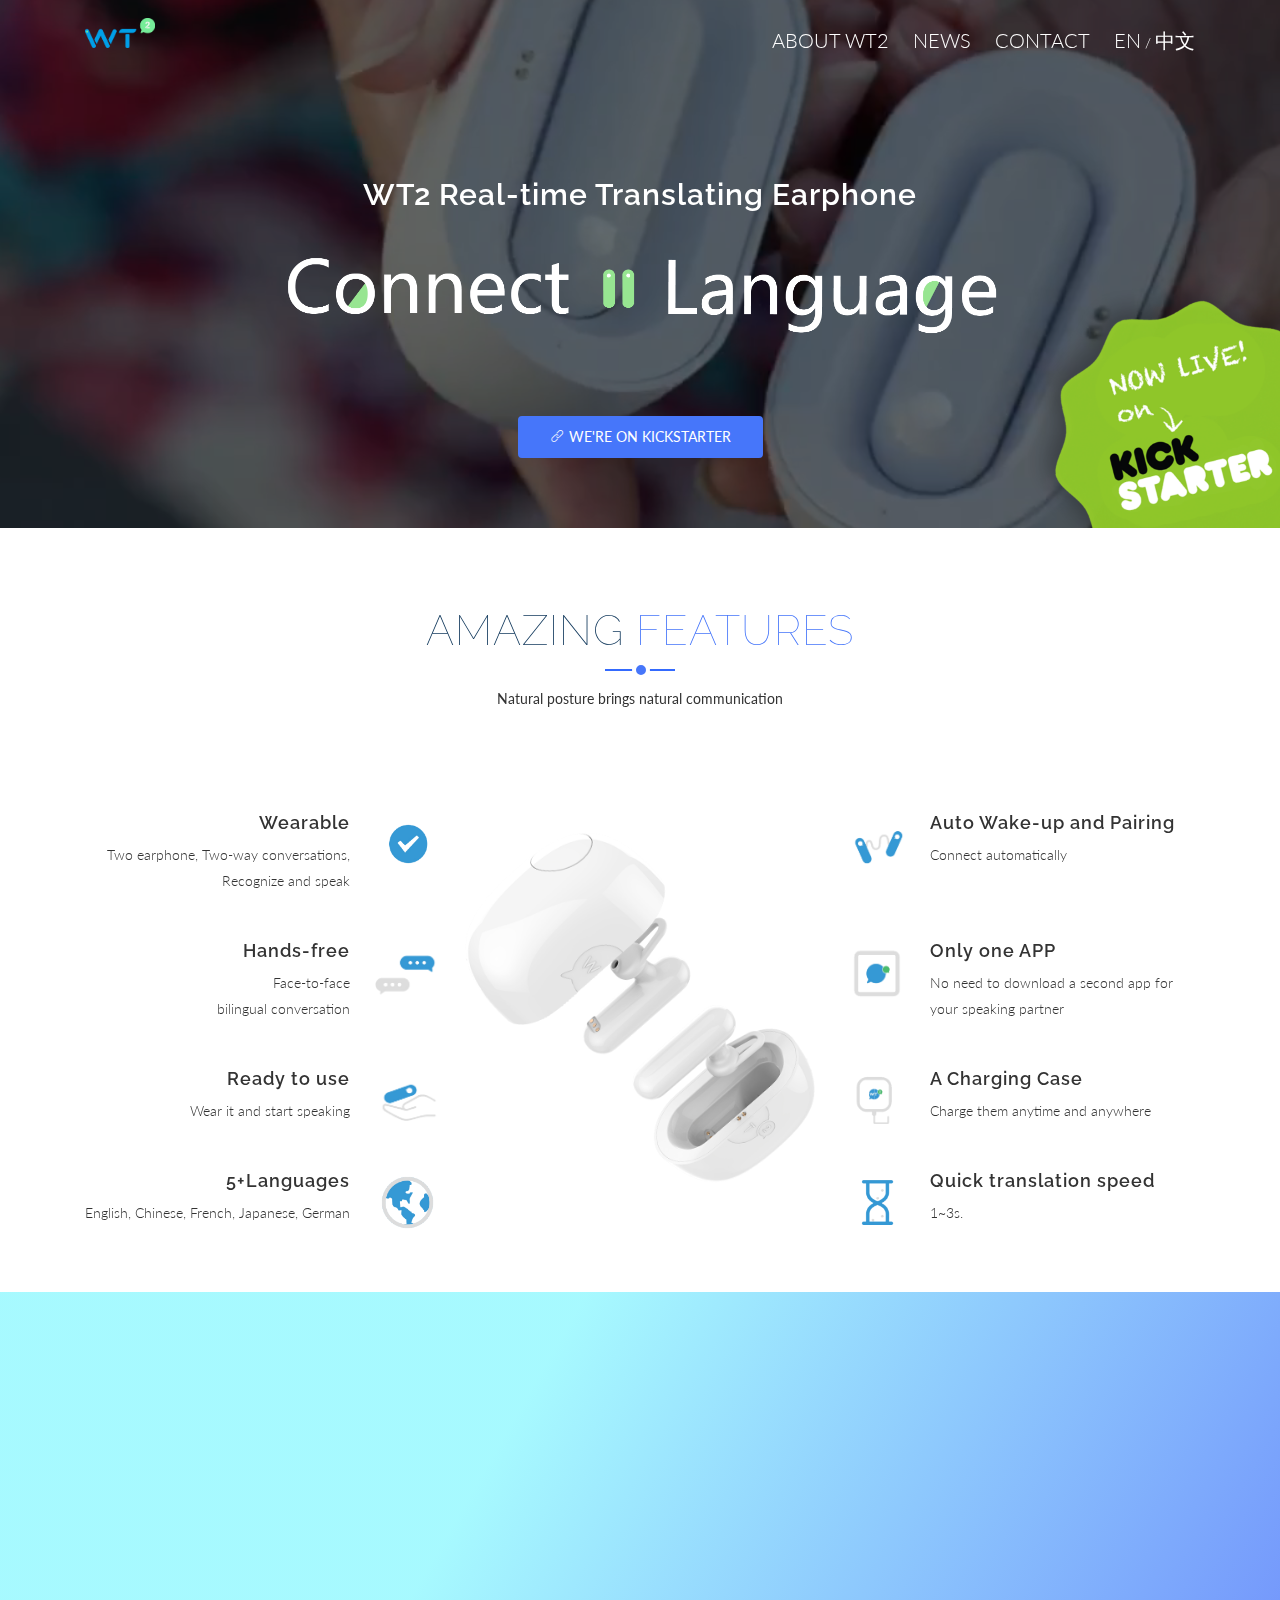
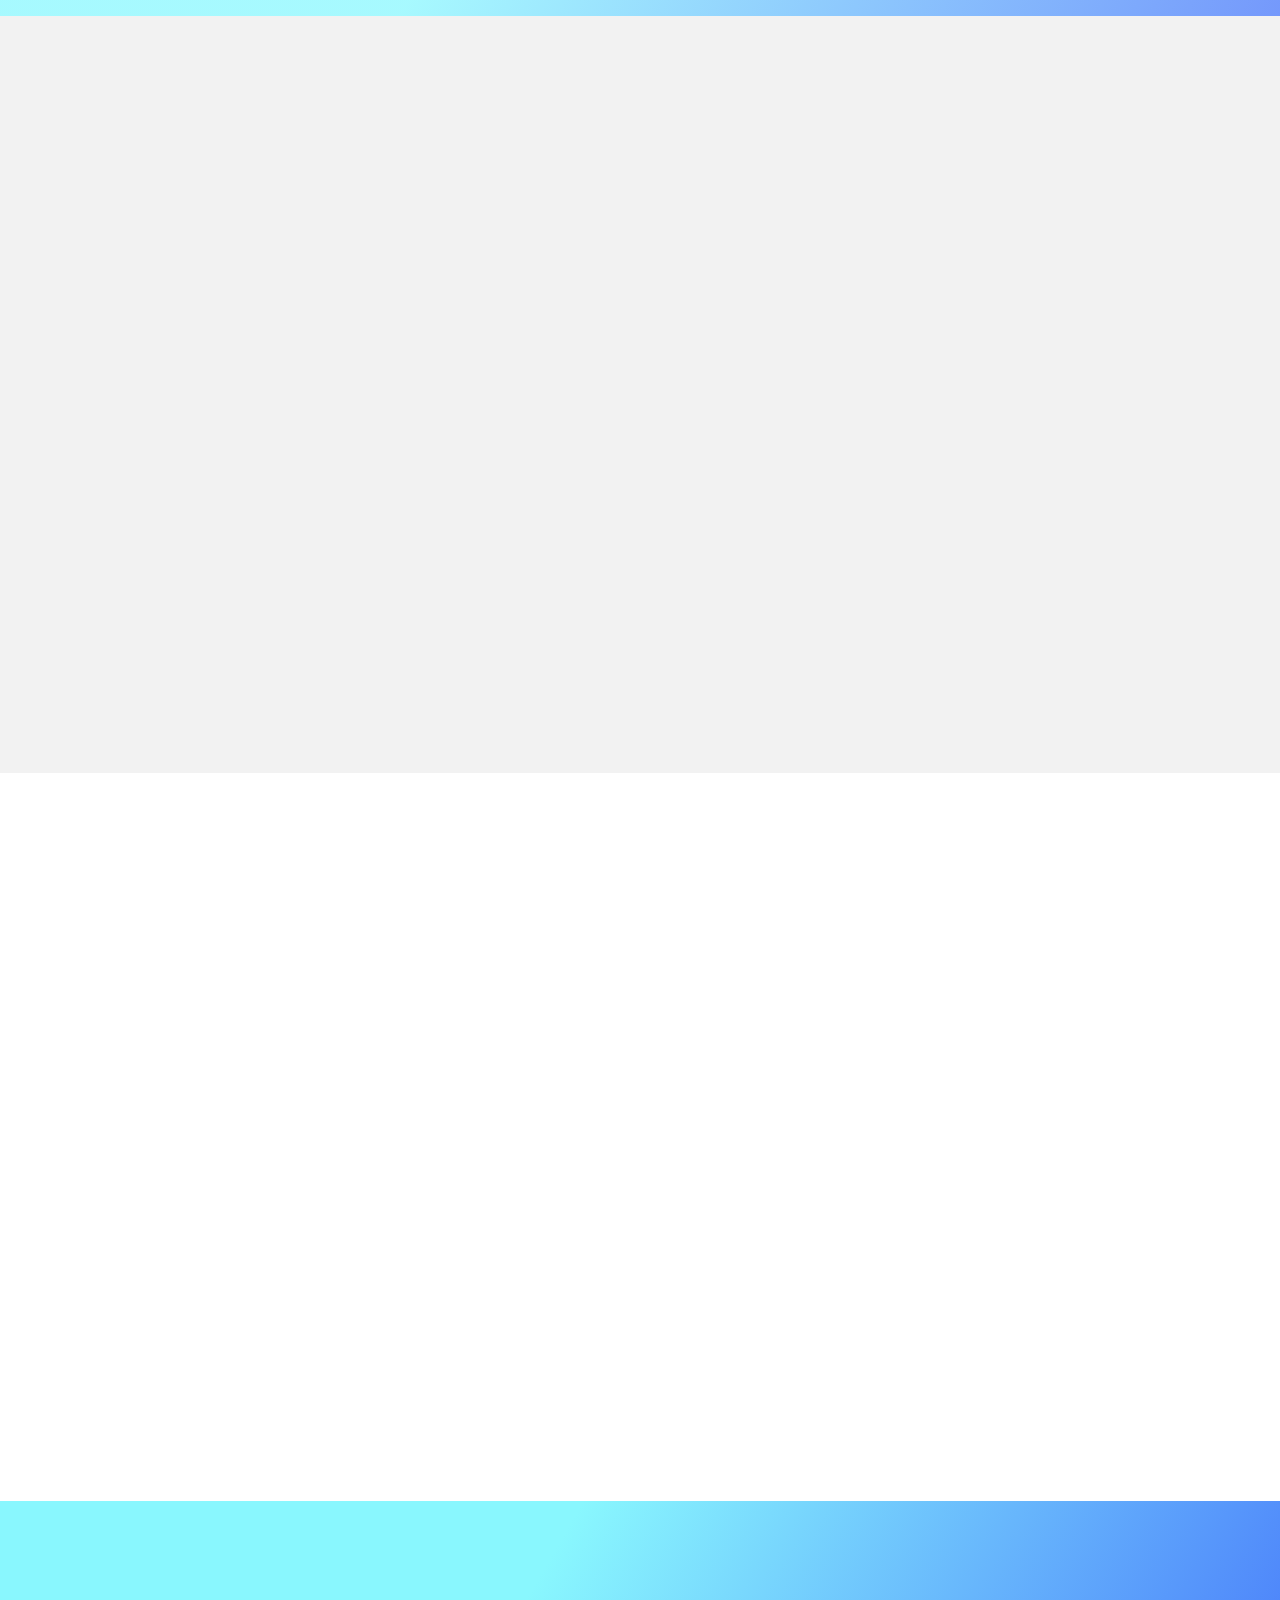
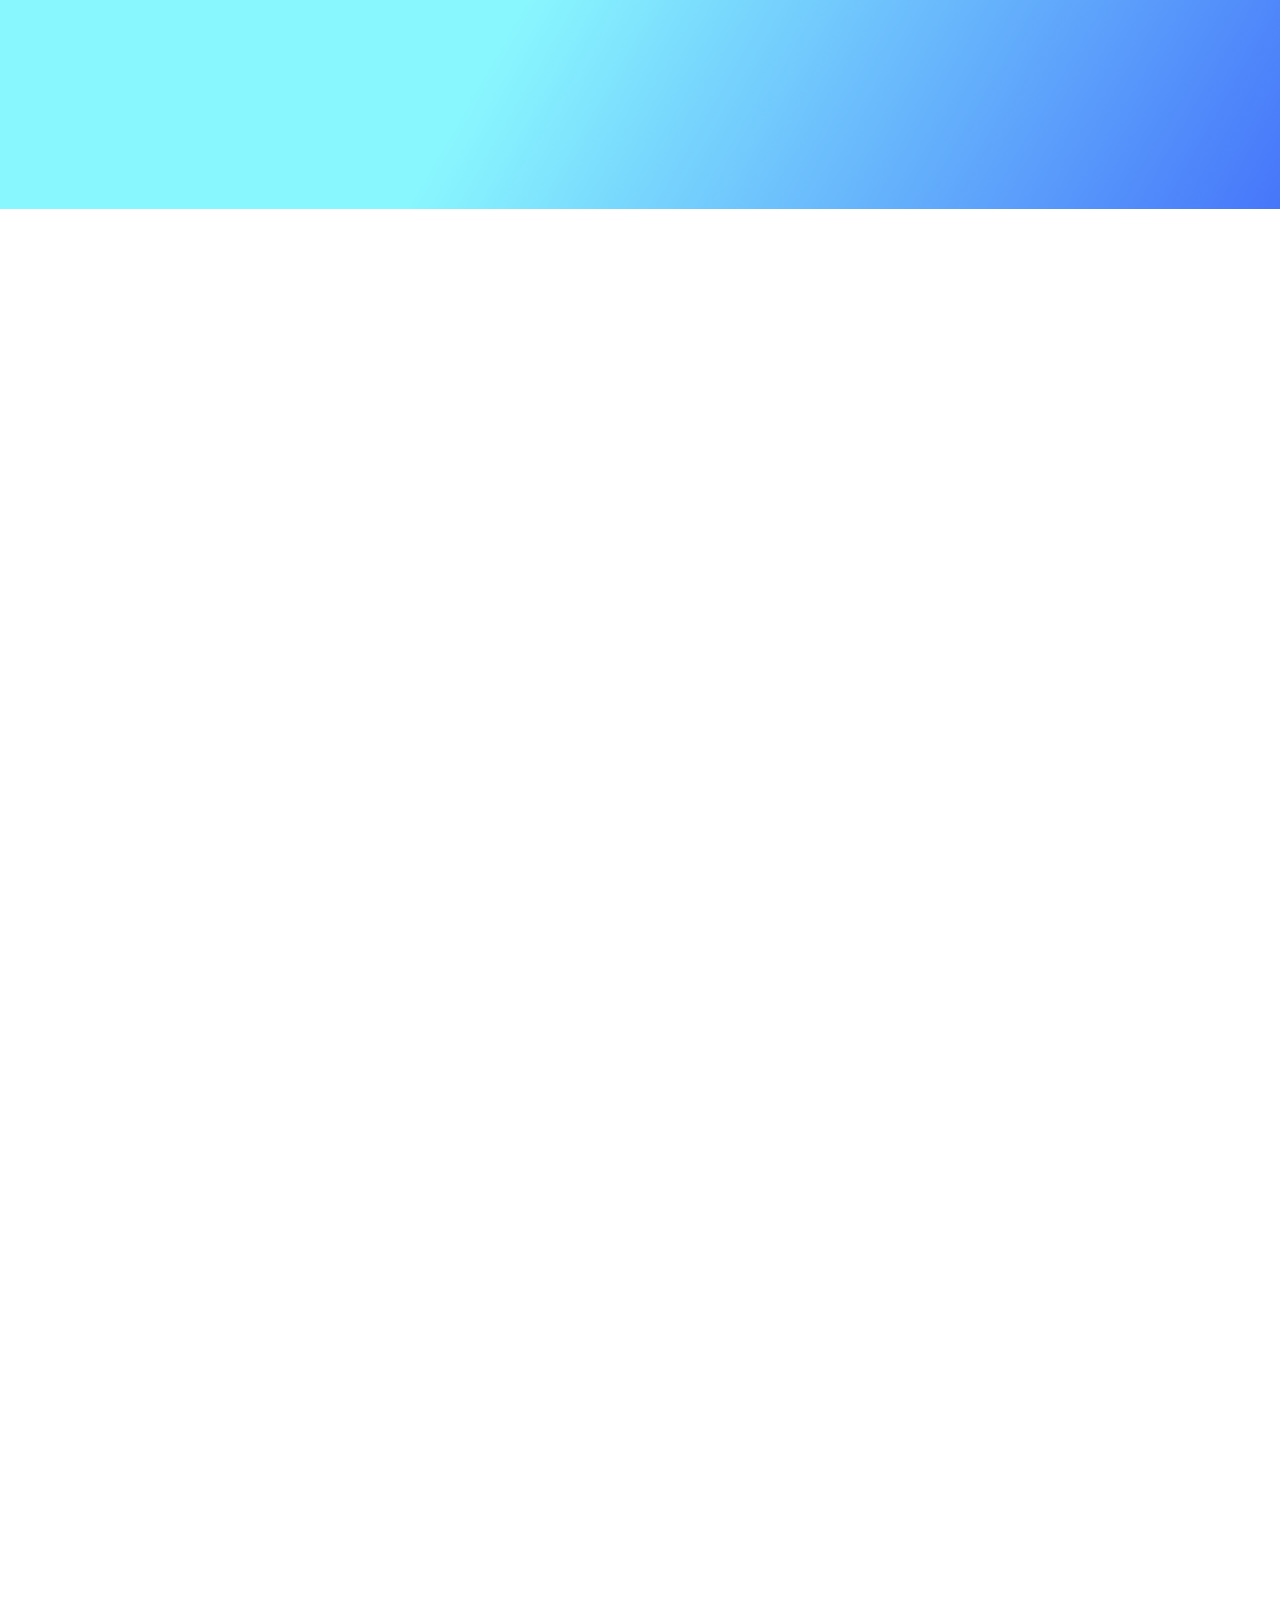
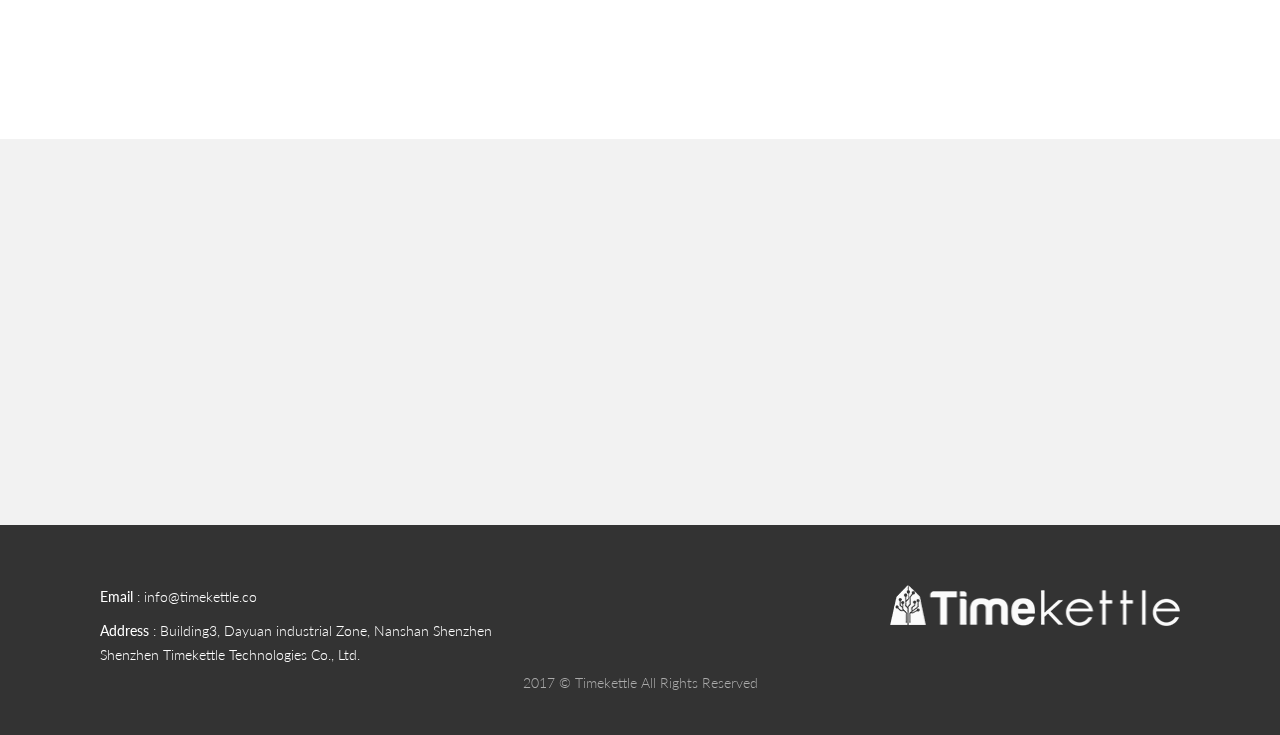
==== commit 7a38105a: "update index.html" ====
--- a/index.html
+++ b/index.html
@@ -82,7 +82,7 @@
   <header id="video-area" data-stellar-background-ratio="0.5">
     <div id="block" data-vide-bg="video/video"></div>
     <div class="fixed-top">
-        <div id="countdown" class="countdownHolder" role="alert"></div>
+        <!-- <div id="countdown" class="countdownHolder" role="alert"></div> -->
       <div class="container">
         <div class="logo-menu">
           <a href="index.html" class="logo"><img src="img/logo.png" width="70" height="30" alt="WT2 Logo" /></a>
